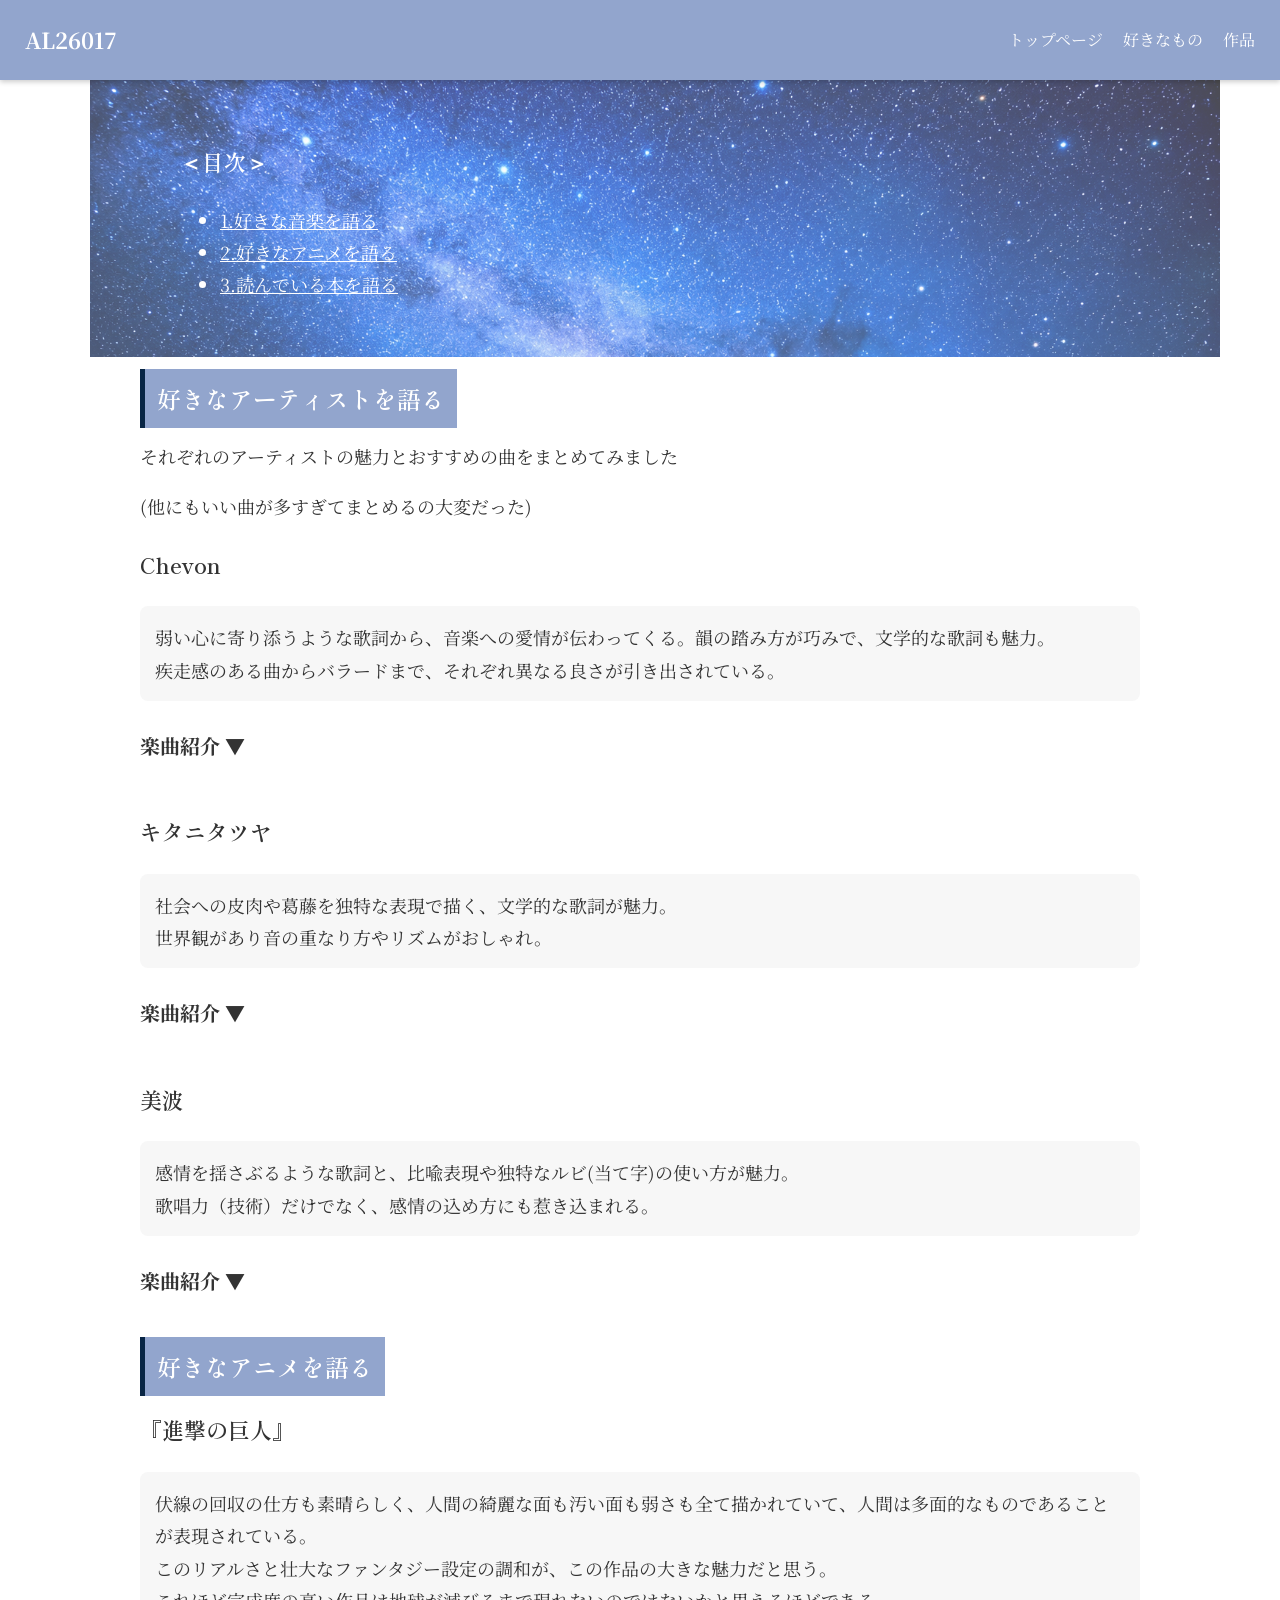
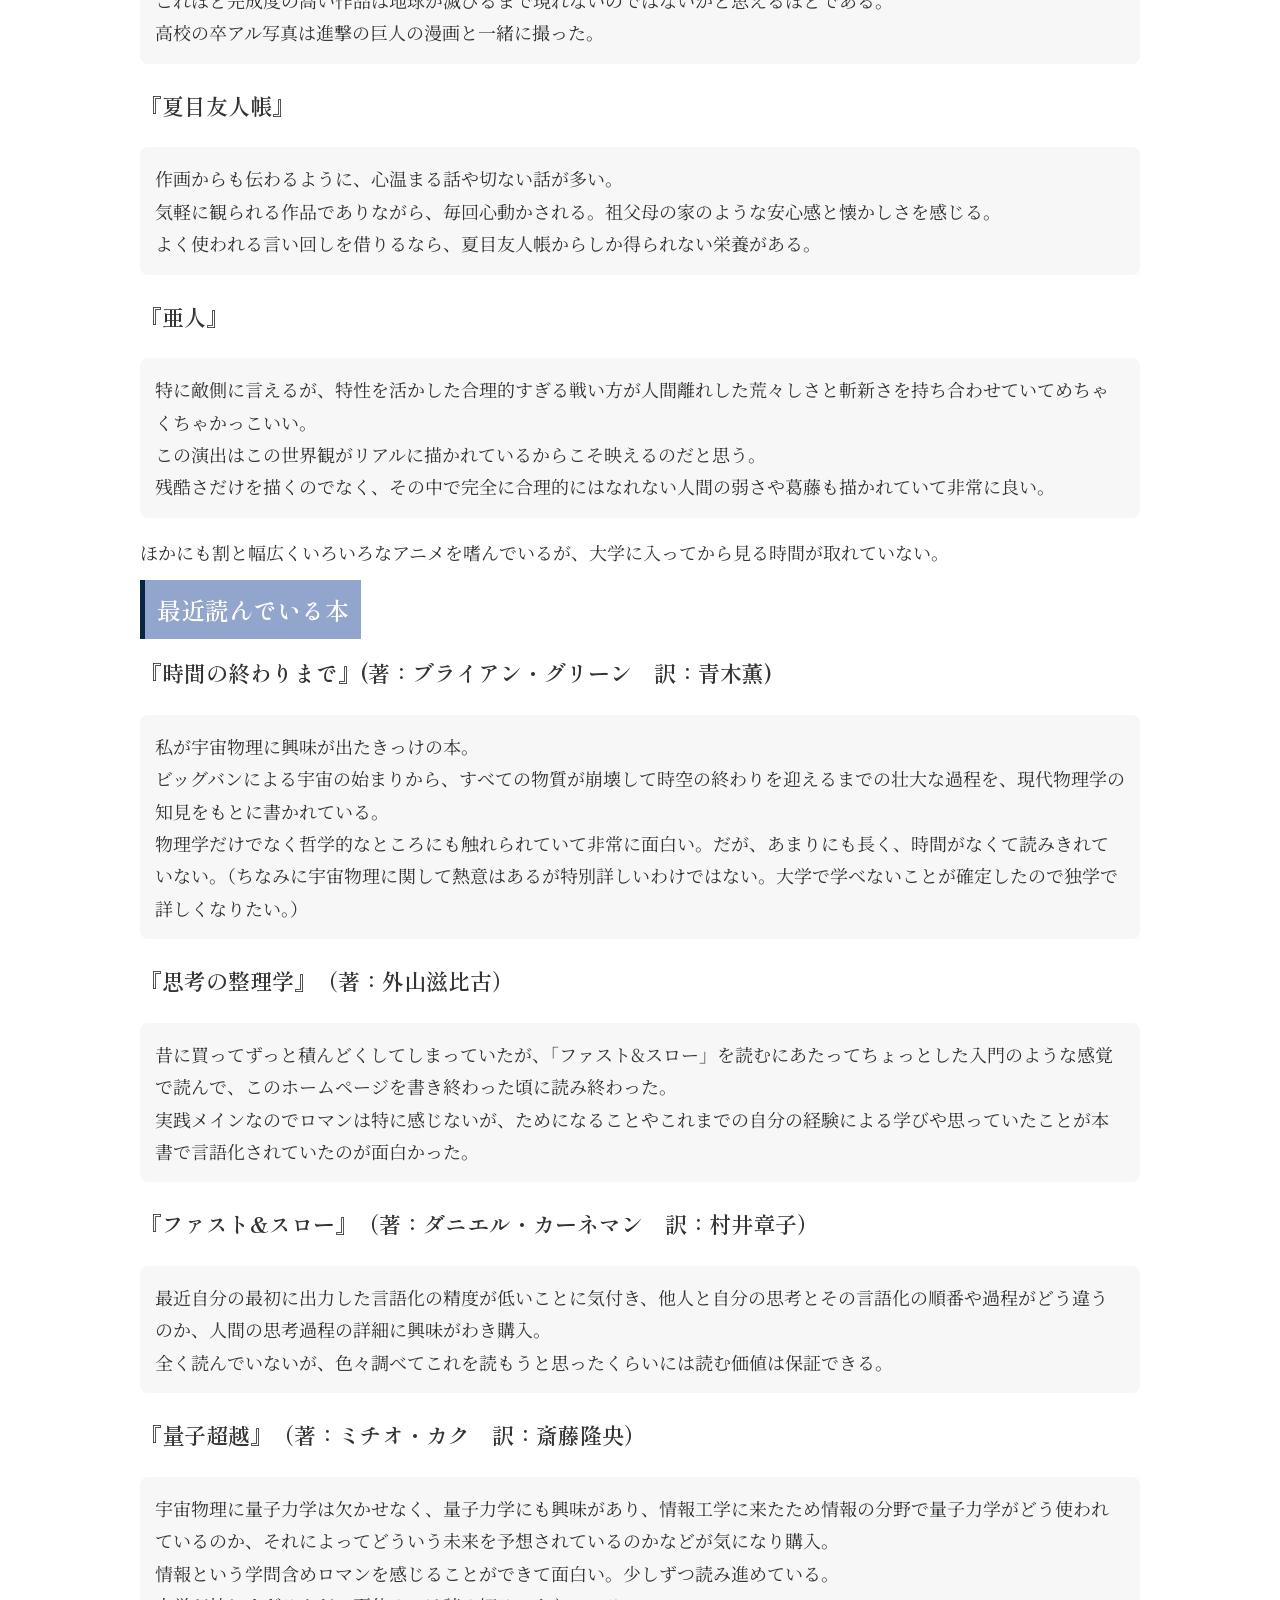
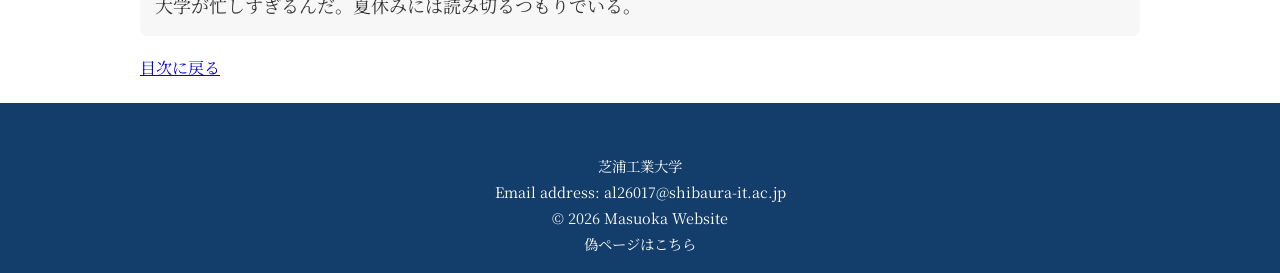
==== like.html @ c9d3e290 "change detail" ====
<!DOCTYPE html>
<html lang="ja">
    <head>
        <meta charset="UTF-8">
        <meta name="viewport" content="width=device-width, initial-scale=1"> 

        <title>自己紹介
        </title>
         <link rel="stylesheet" href="style.css">
         <link href="https://fonts.googleapis.com/css2?family=Noto+Serif+JP:wght@300;400;600&display=swap" rel="stylesheet">
        <link href="https://fonts.googleapis.com/css2?family=Shippori+Mincho:wght@400;600;700&display=swap" rel="stylesheet">



    </head>
    <body>

<header class="site-header">
  <h1 class="logo">AL26017</h1>
  <!-- ハンバーガー -->
  <div class="menu-btn" onclick="toggleMenu()">
    menu
  </div>
  <nav class="nav">
    <a href="index.html">トップページ</a>
    <a href="like.html">好きなもの</a>
    <a href="works.html">作品</a>

  </nav>
</header>


<main class="wrapper">
<div class="star-bg">
   <div class="bg"></div>
<h3 id="mokuji" >＜目次＞</h3>
<ul class="mokuji">
<li><a href="#artist">1.好きな音楽を語る</a></li>
<li><a href="#anime">2.好きなアニメを語る</a></li>
<li><a href="#book">3.読んでいる本を語る</a></li>
</ul>
</div>
<style>
.star-bg {
  position: relative;
  padding: 40px;
  width: 100%;
  color: white;
}

/* 背景だけ薄くするレイヤー */
.bg {
  position: absolute;
  inset: 0; /* top:0; left:0; width:100%; height:100%; の短縮 */
  background: url('81844.jpg');
  background-size: cover;
  opacity: 0.7;  /* ← 背景だけ薄くなる */
  z-index: -1;   /* ← 背景を後ろに押し下げる */
  animation: moveStars 200s linear infinite;
  margin-left: -50px;
}
@keyframes moveStars {
  from { background-position: 0 0; }
  to   { background-position: 0 -2000px; }

}
</style>


<h2 id="artist"><span class="h2-bg">好きなアーティストを語る</span></h2>

<p>それぞれのアーティストの魅力とおすすめの曲をまとめてみました</p>
<p>(他にもいい曲が多すぎてまとめるの大変だった)</p>


<h3>Chevon</h3>

<p class="explain">弱い心に寄り添うような歌詞から、音楽への愛情が伝わってくる。韻の踏み方が巧みで、文学的な歌詞も魅力。<br>
  疾走感のある曲からバラードまで、それぞれ異なる良さが引き出されている。</p>
<details class="song-box">
  <summary><h4>楽曲紹介 ▼</h4></summary>
<div class="content">
<h4>『スピンアウト』</h4>
<a class="blue-btn" href="https://www.youtube.com/watch?v=eL5f3S8WEOI&list=RDeL5f3S8WEOI&start_radio=1" target="_blank">
  ▶ YouTubeで聴く
</a>

<p>音の雰囲気がオシャレで、共感できる歌詞と韻の踏み方が好き。</p>

<h4>『ダンスデカダンス』</h4>
<a class="blue-btn" href="https://www.youtube.com/watch?v=nJ_jkiYmDR0" target="_blank">
  ▶ YouTubeで聴く
</a>
<p>明るい曲調とは裏腹に歌詞は生き辛さを歌ってるのが良い。</p>

<h4>『マイペース』</h4>
<a class="blue-btn" href="https://www.youtube.com/watch?v=lQ7MFLwdSOk&list=RDlQ7MFLwdSOk&start_radio=1" target="_blank">
  ▶ YouTubeで聴く
</a>
<p>とにかく歌詞がいい。受験生時代落ち込んでいた時によく聴いていた。</p>
</div>
</details>



<h3>キタニタツヤ</h3>

<p class="explain">社会への皮肉や葛藤を独特な表現で描く、文学的な歌詞が魅力。<br>
  世界観があり音の重なり方やリズムがおしゃれ。</p>
<details class="song-box">
  <summary><h4>楽曲紹介 ▼</h4></summary>
  <div class="content">
<h4>『moonthief』</h4>
<a class="blue-btn" href="https://www.youtube.com/watch?v=ReI0eJvTQf8&list=RDReI0eJvTQf8&start_radio=1" target="_blank">
  ▶ YouTubeで聴く
</a>
<p>リズム感と音の重なりがとにかく良い。</p>

<h4>『pink』</h4>
<a class="blue-btn" href="https://www.youtube.com/watch?v=obsbr57gB6w&list=RDobsbr57gB6w&start_radio=1" target="_blank">
  ▶ YouTubeで聴く
</a>
<p>かっこいい。独特な世界観が出ていて良い。</p>

<h4>『cinnamon』</h4>
<a class="blue-btn" href="https://www.youtube.com/watch?v=T2-4ut_cLeU&list=RDT2-4ut_cLeU&start_radio=1" target="_blank">
  ▶ YouTubeで聴く
</a>
<p>歌詞の言い回しが好き。この曲でキタニタツヤにはまった。</p>
</div>
</details>



<h3>美波</h3>

<p class="explain">感情を揺さぶるような歌詞と、比喩表現や独特なルビ(当て字)の使い方が魅力。<br>
  歌唱力（技術）だけでなく、感情の込め方にも惹き込まれる。</p>
<details class="song-box">
  <summary><h4>楽曲紹介 ▼</h4></summary>
  <div class="content">
<h3>『ライラック』</h3>
<a class="blue-btn" href="https://www.youtube.com/watch?v=GQ3V50XoLOM&list=RDGQ3V50XoLOM&start_radio=1" target="_blank">
  ▶ YouTubeで聴く
</a>
<p>この曲で美波にはまった。曲調もいいし歌詞も刺さる。</p>

<h4>『Prologue』</h4>
<a class="blue-btn" href="https://www.youtube.com/watch?v=OcFMhdsqCu4&list=RDOcFMhdsqCu4&start_radio=1" target="_blank">
  ▶ YouTubeで聴く
</a>
<p>思春期の不安定な心情や葛藤の表された歌詞がいい。ライブの時に盛り上がる。</p>
<h4>『タイムグラム』</h4>
<a class="blue-btn" href="https://www.youtube.com/watch?v=-yW8oVFQ7TE&list=RD-yW8oVFQ7TE&start_radio=1" target="_blank">
  ▶ YouTubeで聴く
</a>
<p>美波ならではの表現と、寂し気で優しい曲調が心に響く。</p>
</div>
</details>


<h2 id="anime"><span class="h2-bg">好きなアニメを語る</span></h2>

<h3>『進撃の巨人』</h3>

<p class="explain">伏線の回収の仕方も素晴らしく、人間の綺麗な面も汚い面も弱さも全て描かれていて、人間は多面的なものであることが表現されている。<br>
  このリアルさと壮大なファンタジー設定の調和が、この作品の大きな魅力だと思う。<br>
  これほど完成度の高い作品は地球が滅びるまで現れないのではないかと思えるほどである。<br>
  高校の卒アル写真は進撃の巨人の漫画と一緒に撮った。</p>

<h3>『夏目友人帳』</h3>
<p class="explain">作画からも伝わるように、心温まる話や切ない話が多い。<br>
  気軽に観られる作品でありながら、毎回心動かされる。祖父母の家のような安心感と懐かしさを感じる。<br>
  よく使われる言い回しを借りるなら、夏目友人帳からしか得られない栄養がある。</p>

<h3>『亜人』</h3>
<p class="explain">特に敵側に言えるが、特性を活かした合理的すぎる戦い方が人間離れした荒々しさと斬新さを持ち合わせていてめちゃくちゃかっこいい。<br>
  この演出はこの世界観がリアルに描かれているからこそ映えるのだと思う。<br>
  残酷さだけを描くのでなく、その中で完全に合理的にはなれない人間の弱さや葛藤も描かれていて非常に良い。</p>

  <p>ほかにも割と幅広くいろいろなアニメを嗜んでいるが、大学に入ってから見る時間が取れていない。</p>

<h2 id="book"><span class="h2-bg">最近読んでいる本</span></h2>

<h3>『時間の終わりまで』(著：ブライアン・グリーン　訳：青木薫)</h3>

<p class="explain">私が宇宙物理に興味が出たきっけの本。<br>
  ビッグバンによる宇宙の始まりから、すべての物質が崩壊して時空の終わりを迎えるまでの壮大な過程を、現代物理学の知見をもとに書かれている。<br>
  物理学だけでなく哲学的なところにも触れられていて非常に面白い。だが、あまりにも長く、時間がなくて読みきれていない。（ちなみに宇宙物理に関して熱意はあるが特別詳しいわけではない。大学で学べないことが確定したので独学で詳しくなりたい。）</p>



  <h3>『思考の整理学』（著：外山滋比古）</h3>

<p class="explain">昔に買ってずっと積んどくしてしまっていたが、「ファスト&スロー」を読むにあたってちょっとした入門のような感覚で読んで、このホームページを書き終わった頃に読み終わった。<br>
  実践メインなのでロマンは特に感じないが、ためになることやこれまでの自分の経験による学びや思っていたことが本書で言語化されていたのが面白かった。</p>

  

<h3>『ファスト&スロー』（著：ダニエル・カーネマン　訳：村井章子）</h3>

<p class="explain">最近自分の最初に出力した言語化の精度が低いことに気付き、他人と自分の思考とその言語化の順番や過程がどう違うのか、人間の思考過程の詳細に興味がわき購入。<br>
  全く読んでいないが、色々調べてこれを読もうと思ったくらいには読む価値は保証できる。</p>



<h3>『量子超越』（著：ミチオ・カク　訳：斎藤隆央）</h3>

<p class="explain">宇宙物理に量子力学は欠かせなく、量子力学にも興味があり、情報工学に来たため情報の分野で量子力学がどう使われているのか、それによってどういう未来を予想されているのかなどが気になり購入。<br>
情報という学問含めロマンを感じることができて面白い。少しずつ読み進めている。<br>
大学が忙しすぎるんだ。夏休みには読み切るつもりでいる。</p>

<a href="#mokuji">目次に戻る</a>



</main>


<script>
  function toggleMenu() {
    document.querySelector('.nav').classList.toggle('open');
  }
</script>

<footer class="footer-band">
  芝浦工業大学<br>
  Email address: al26017@shibaura-it.ac.jp<br>
  © 2026 Masuoka Website
  <br><span class="site-footer"><a href="home.html">偽ページはこちら</a></span>
</footer>

</body>



</html>
---- style.css ----
html, body {
  margin: 0;
  padding: 0;
}
/* ヘッダー */
.site-header {
  display: flex;
  justify-content: space-between;
  align-items: center;
  padding: 15px 25px;
  background: #8399c6df;
  color: white;
  position: fixed;
  top: 0;
  left: 0;
  width: 100%;
  height: 80px;
  box-shadow: 0 2px 5px rgba(0,0,0,0.2);
  z-index: 1000;
}

.site-header a {
  position: relative; /*　これが基準点を作る */
  color: white; 
  text-decoration: none; /* 下線を消す */
}
.site-footer a {
  position: relative; /*　これが基準点を作る */
  color: white; 
  text-decoration: none; /* 下線を消す */
}
.site-header a::after {
  position: absolute;
  left: 0;
  content: '';
  bottom: -2px; /* 文字のすぐ下に線を置く */
  width: 0%;
  height: 2px;
  background: white;
  transition: width 0.3s ease; /* ← モーションの肝 */
}
.site-footer a::after{
  position: absolute;
  left: 0;
  content: '';
  bottom: -2px; /* 文字のすぐ下に線を置く */
  width: 0%;
  height: 2px;
  background: white;
  transition: width 0.3s ease;
}
.site-header a:hover::after {
  width: 100%; /* ホバー時に線が伸びる */
}
.site-footer a:hover::after {
  width: 100%;
}

.logo {
  font-size: 22px;
  font-weight: bold;
}


.nav a {
  color: white;
  margin-left: 20px;
  text-decoration: none;
}

main {
  padding-top: 110px;
}

.site-header {
  box-sizing: border-box;
}




/*動画飛ぶリンクをボタンに*/
.blue-btn {
  display: inline-block;
  padding: 10px 20px;
  background: #133d6b;
  color: white;
  border-radius: 5px;
  text-decoration: none;
  font-weight: bold;
  transition: 0.2s;
}

.blue-btn:hover {
  background: #082544;
}

/*フォント*/
body {
  font-family: "Noto Serif JP", serif;
  line-height: 1.8;
  color: #333;
  font-weight: 400;
  margin: 0 auto;     /* 左右を自動で中央寄せ */
  padding: 0 20px;    /* スマホ用の左右余白 */
}
p,li {
  font-size: 18px; /* 好きな大きさに変更 */
}


/*見出しのフォント*/
h2, h3 {
  font-family: "Shippori Mincho", serif;
  font-weight: 600;
}
h4{
  font-size: 20px;
}
h3{
  font-size: 22px;
}
/*目次の文字*/
.mokuji a {
  color: white; 
  
}
.mokuji a:hover {
  opacity: 0.6; /* ← カーソルを合わせたら薄くなる */
}

/*楽曲紹介の文字*/
summary h4 {
  color: #333;
}
summary:hover h4{
  opacity: 0.6;
}
summary {
  list-style: none;  
}

/*取り消し線*/
.del {
  text-decoration: line-through;
}

/*スクロールの位置調整*/
h2, h3 {
  scroll-margin-top: 110px;
}


/*スクロールのモーション*/
html {
  scroll-behavior: smooth;
}


/*説明文の行の背景色*/
.explain {
  background: #f7f7f7; /* 薄いグレー */
  padding: 15px;
  border-radius: 8px;
  line-height: 1.8;
}

/*見出しの装飾*/
.h2-bg {
  padding: 0.5em;/*文字周りの余白*/
  background: #8399c6df;/*背景色*/
  color: white;
  border-left: solid 5px #082544;/*左線（実線 太さ 色）*/
}

/*こだわりリストのデザイン*/
.kodawari-list {
  list-style: none; /* 点を消す */
  padding: 0;
  margin: 0;
}

.kodawari-list li {
  padding: 10px 15px;
  border-bottom: 1px solid #ddd;
}

.kodawari-list li:nth-child(even) {
  background-color: #f7f7f7; /* 偶数行の背景色 */
}

/*写真大きさ*/
img {
  width: 300px;
}

/*ページをフェードイン*/
.wrapper {
  opacity: 0;
  transform: translateY(10px);
  animation: fadeup 1s ease forwards;
}

@keyframes fadeup {
  from {
    opacity: 0;
    transform: translateY(10px);
  }
  to {
    opacity: 1;
    transform: translateY(0);
  }
}

/*summaryを上からフェードインさせる*/
details .content {
  overflow: hidden;
  max-height: 0;
  opacity: 0;
  transform: translateY(-10px);   /* 上から降りてくる */
  transition:
    opacity 0.25s ease,
    transform 0.25s ease,
    max-height 0.35s ease;
}

details[open] .content {
  max-height: 700px;  /* 中身より少し大きければOK */
  opacity: 1;
  transform: translateY(0);  /* 元の位置に戻る */
}

/*作品紹介横に分割*/
/*ドット絵*/
.two-box1 {
  display: flex;
  gap: 40px;            /* 左右の余白 */
  align-items: flex-start;
  margin: 20px 0;
}

.left1 {
  width: 400px;
}

.right1 {    
  flex: 1;   
  min-width: 0;   
}
.code-bun{
  text-align: center;
  margin-top: 70px;
}
/*ゲームの*/
.two-box2 {
  display: flex;
  gap: 40px;            /* 左右の余白 */
  align-items: flex-start;
  margin: 20px 0;
}

.left2 {
  width: 400px;
}
.left2-img-row {
  display: flex;         /* ← 横並びにする */
  gap: 10px;             /* ← 画像同士の余白 */
  width: 200px;
}

.left2-img-row img {
  width: 100%;
  height: auto;
  display: block;        /* ← 中央寄りになるバグ防止 */
  border-radius: 8px;
}

.right2 {    
  flex: 1;   
  min-width: 0;
  margin-top: 60px;

}
/*ゲームの設定のリストの上の文章*/
.right2-bun{
  text-align: center;
}
.nav {
  display: flex;
}
.menu-btn { display:none; }
/*ゲームのコードの配置*/
.code-center {
  display: flex;
  justify-content: center;   /* ← 中央寄せの本体 */
  margin: 30px 0;            /* 上下の余白 */
  max-width: 100%;
  box-sizing: border-box;
  overflow-x: auto; /* ← 必要なら */
}


/*コードの表示*/
pre code {
  background: #f7f7f7;
  max-height: 600px; /*これによってスクロールになる*/
  max-width: 100%;
  height: 500px;
  overflow-y: auto; /*縦スクロール*/
  overflow-x: auto;
  padding: 16px;
  display: block;
  border-radius: 6px;
  font-size: 0.9em;
  line-height: 1.5;
  white-space: pre;   /* 改行・スペースをそのまま表示 */
  box-sizing: border-box;
}
/*画像の表示*/
.photo{
  transition: transform 0.25s ease;
}

.photo:hover {
  transform: scale(1.15);
}


/* 本文を包む箱 */
.wrapper {
  max-width: 1000px;
  margin: 0 auto;
  padding: 80px 20px 20px; /*上、左右、下の余白*/
  min-height: calc(100vh -100px - 100px); /* ← フッターの高さ分を引く */
}



/*フッター*/
.footer-band {

  background: #133d6b;   /* 帯の背景色 */
  color: white;           /* 文字色 */
  text-align: center;    /* 中央寄せ */
  padding: 20px 0;       /* 上下の余白 */
  font-size: 0.9em;      /* 少し小さめの文字 */
  margin-top: 40px; 
  width: 100%;
  margin: 0;
  left: 0;
  position: static;
  max-height: 70px;
}

/*スマホ用*/
@media (max-width: 800px) {
  
  .two-box1 {
    display: block;   /* 横並びを解除して縦並びにする*/
  }
  .left1,
  .right1 {
    width: 100%;      
  }

    .two-box2 {
    display: block;   /* ← 横並び解除 */
  }

  .left2,
  .right2 {
    width: 100%;
  }


  .left2-img-row img {
    width: 96%;
  }

  /* ハンバーガー表示 */
    .site-header {
    display: flex;
    height: 80px;
    justify-content: space-between; /*横方向の並び方を決める*/
    align-items: center; /*縦方向の揃え方を決める*/
    height: auto;   /* ← これをここに入れる！ */
    padding: 10px 20px;
    width: 100%;
  }
 
  .menu-btn {
    display: block;
    font-size: 28px;
    cursor: pointer;
  }
  /* メニューは最初は非表示 */
  .nav {
    display: none;
    flex-direction: column;
    background: #8399c6df;
    position: absolute; /* ヘッダーの外に重ねる */
    top: 80px;          /* ヘッダーの下に表示 */
    right: 0;           /* 右端に表示 */
    width: 100%;
    padding: 10px 0;
  }

  /* 開いたときだけ表示 */
  .nav.open {
    display: flex;
  }

  /* 縦並びにする */
  .nav a {
    margin: 10px 0;
    padding: 10px 20px;
  }

}
.footer-band {
  width: 100vw; /* ← スマホでも画面幅ぴったり */
  margin-left: calc(50% - 50vw); /* ← Google Sites の中央寄せ補正 */
  position: static;
  padding: 50px 0;
}
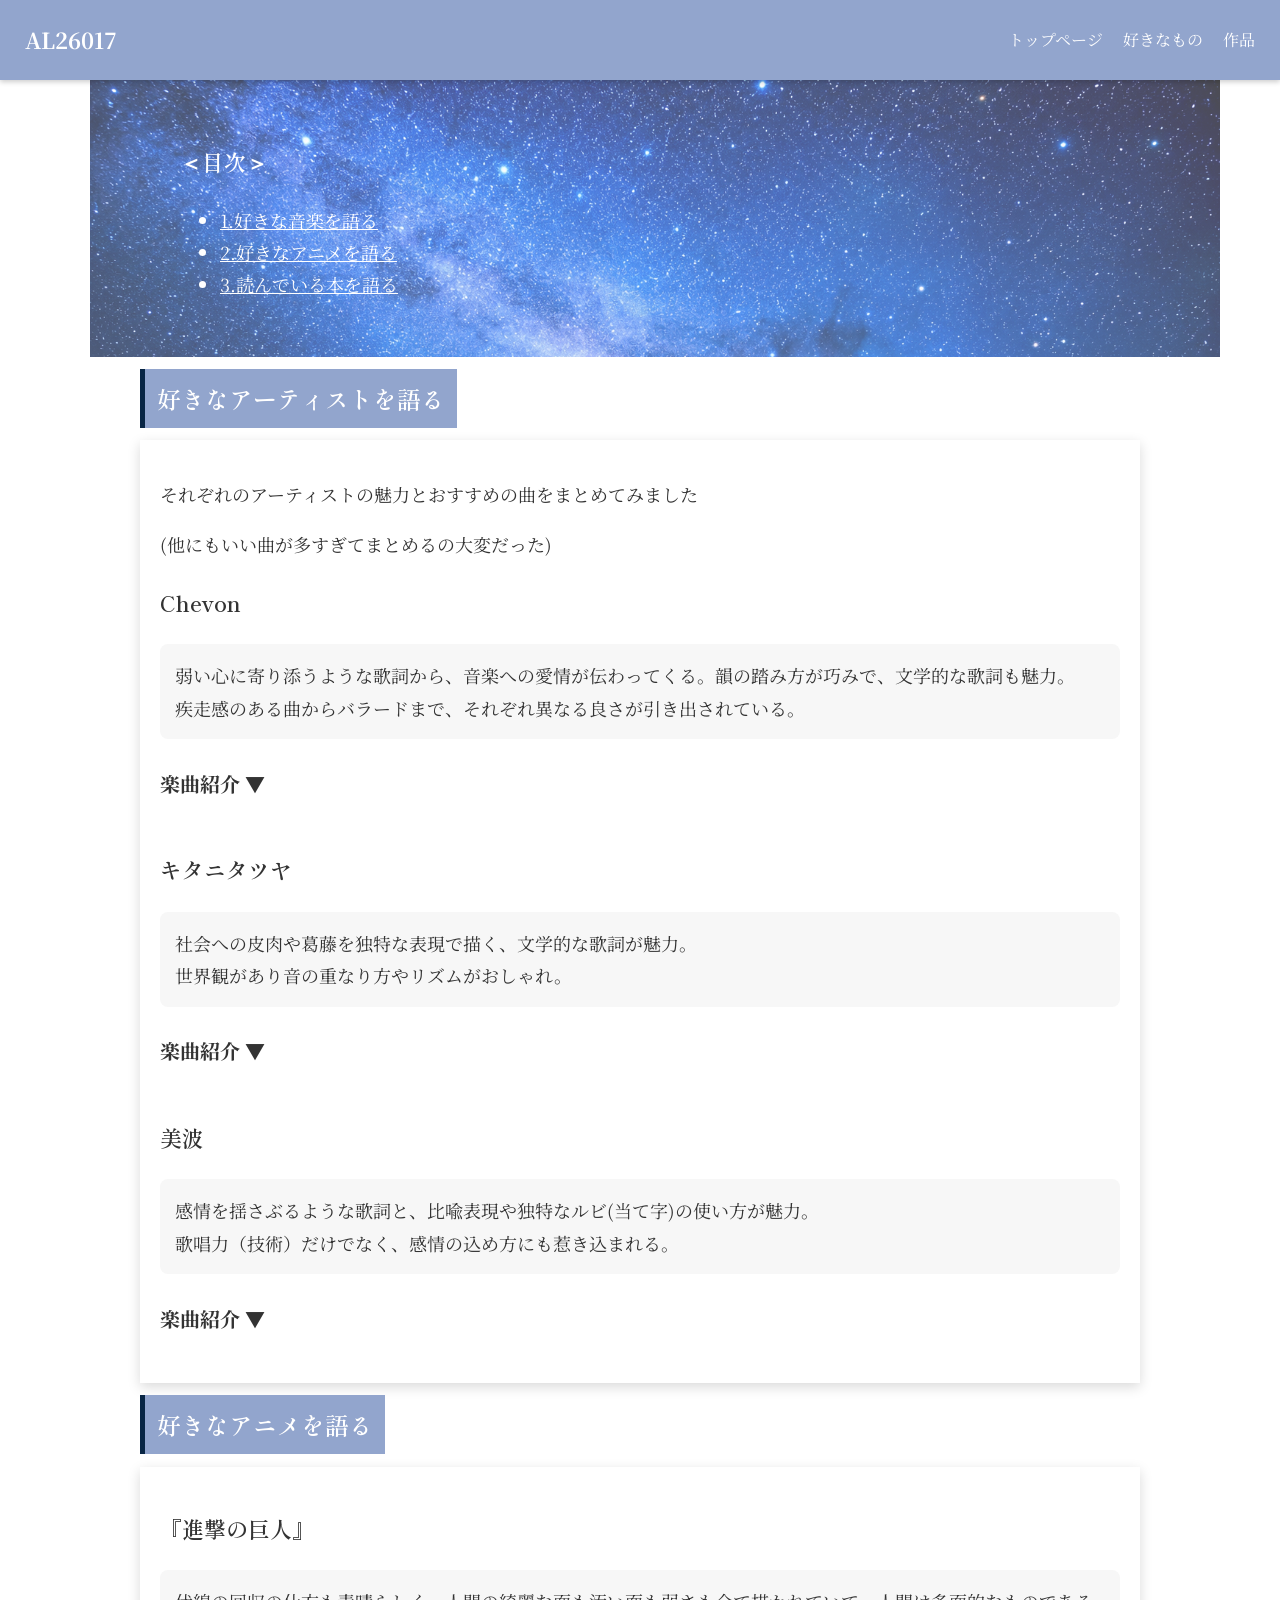
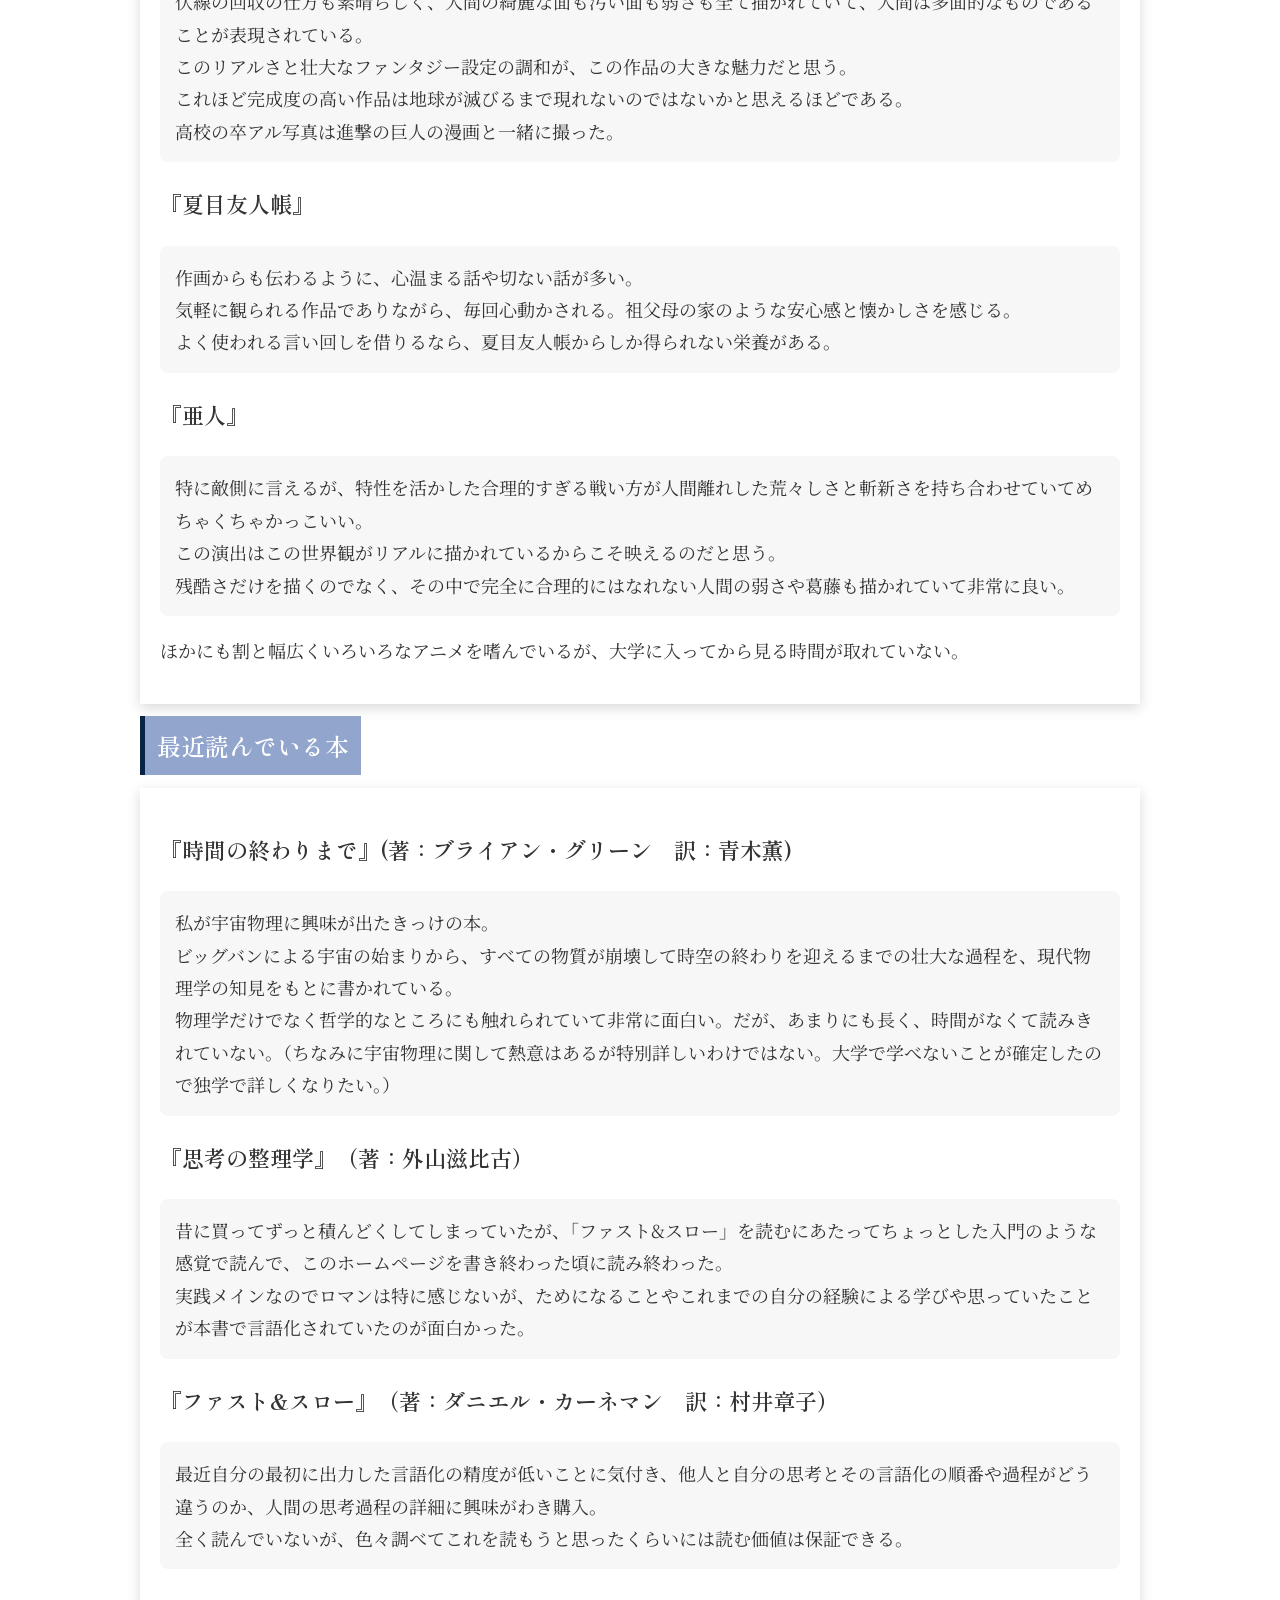
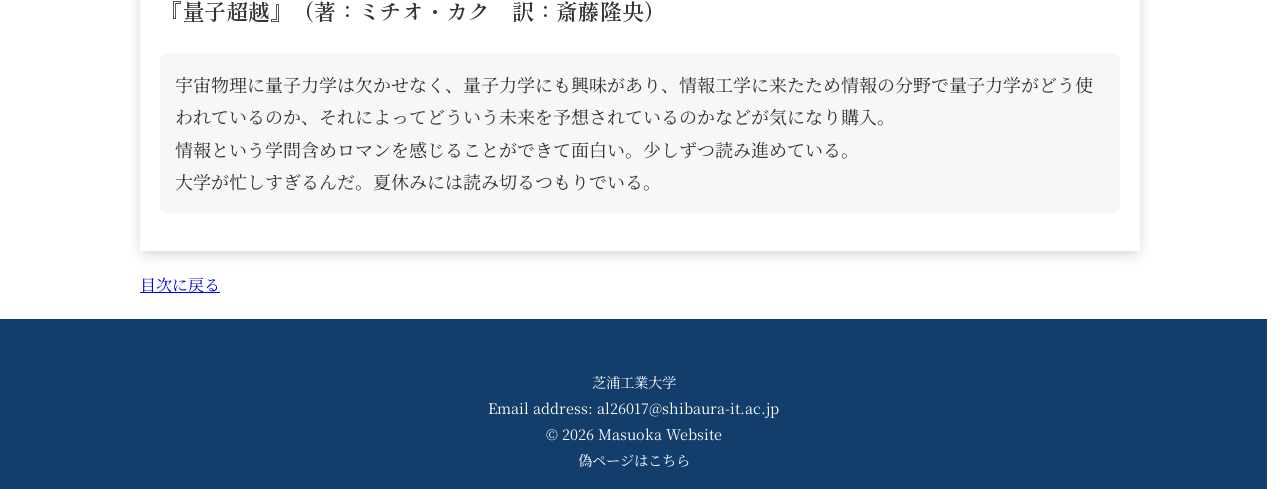
==== commit 8c686ad4: "change card" ====
--- a/like.html
+++ b/like.html
@@ -68,7 +68,7 @@
 
 
 <h2 id="artist"><span class="h2-bg">好きなアーティストを語る</span></h2>
-
+<div class="card">
 <p>それぞれのアーティストの魅力とおすすめの曲をまとめてみました</p>
 <p>(他にもいい曲が多すぎてまとめるの大変だった)</p>
 
@@ -157,10 +157,10 @@
 <p>美波ならではの表現と、寂し気で優しい曲調が心に響く。</p>
 </div>
 </details>
-
+</div>
 
 <h2 id="anime"><span class="h2-bg">好きなアニメを語る</span></h2>
-
+<div class="card">
 <h3>『進撃の巨人』</h3>
 
 <p class="explain">伏線の回収の仕方も素晴らしく、人間の綺麗な面も汚い面も弱さも全て描かれていて、人間は多面的なものであることが表現されている。<br>
@@ -179,9 +179,9 @@
   残酷さだけを描くのでなく、その中で完全に合理的にはなれない人間の弱さや葛藤も描かれていて非常に良い。</p>
 
   <p>ほかにも割と幅広くいろいろなアニメを嗜んでいるが、大学に入ってから見る時間が取れていない。</p>
-
+</div>
 <h2 id="book"><span class="h2-bg">最近読んでいる本</span></h2>
-
+<div class="card">
 <h3>『時間の終わりまで』(著：ブライアン・グリーン　訳：青木薫)</h3>
 
 <p class="explain">私が宇宙物理に興味が出たきっけの本。<br>
@@ -209,7 +209,7 @@
 <p class="explain">宇宙物理に量子力学は欠かせなく、量子力学にも興味があり、情報工学に来たため情報の分野で量子力学がどう使われているのか、それによってどういう未来を予想されているのかなどが気になり購入。<br>
 情報という学問含めロマンを感じることができて面白い。少しずつ読み進めている。<br>
 大学が忙しすぎるんだ。夏休みには読み切るつもりでいる。</p>
-
+</div>
 <a href="#mokuji">目次に戻る</a>
 
 
--- a/style.css
+++ b/style.css
@@ -345,12 +345,25 @@
   padding: 20px 0;       /* 上下の余白 */
   font-size: 0.9em;      /* 少し小さめの文字 */
   margin-top: 40px; 
-  width: 100%;
   margin: 0;
   left: 0;
   position: static;
   max-height: 70px;
-}
+  width: 99vw; /* ← スマホでも画面幅ぴったり */
+  margin-left: calc(50% - 50vw); /* ← Google Sites の中央寄せ補正 */
+  position: static;
+  padding: 50px 0;
+}
+
+
+.card {
+  padding: 20px;
+  box-shadow: 0 4px 12px rgba(0,0,0,0.15);
+  margin: 20px auto;
+  
+  
+}
+
 
 /*スマホ用*/
 @media (max-width: 800px) {
@@ -417,10 +430,5 @@
   }
 
 }
-.footer-band {
-  width: 100vw; /* ← スマホでも画面幅ぴったり */
-  margin-left: calc(50% - 50vw); /* ← Google Sites の中央寄せ補正 */
-  position: static;
-  padding: 50px 0;
-}
-
+
+
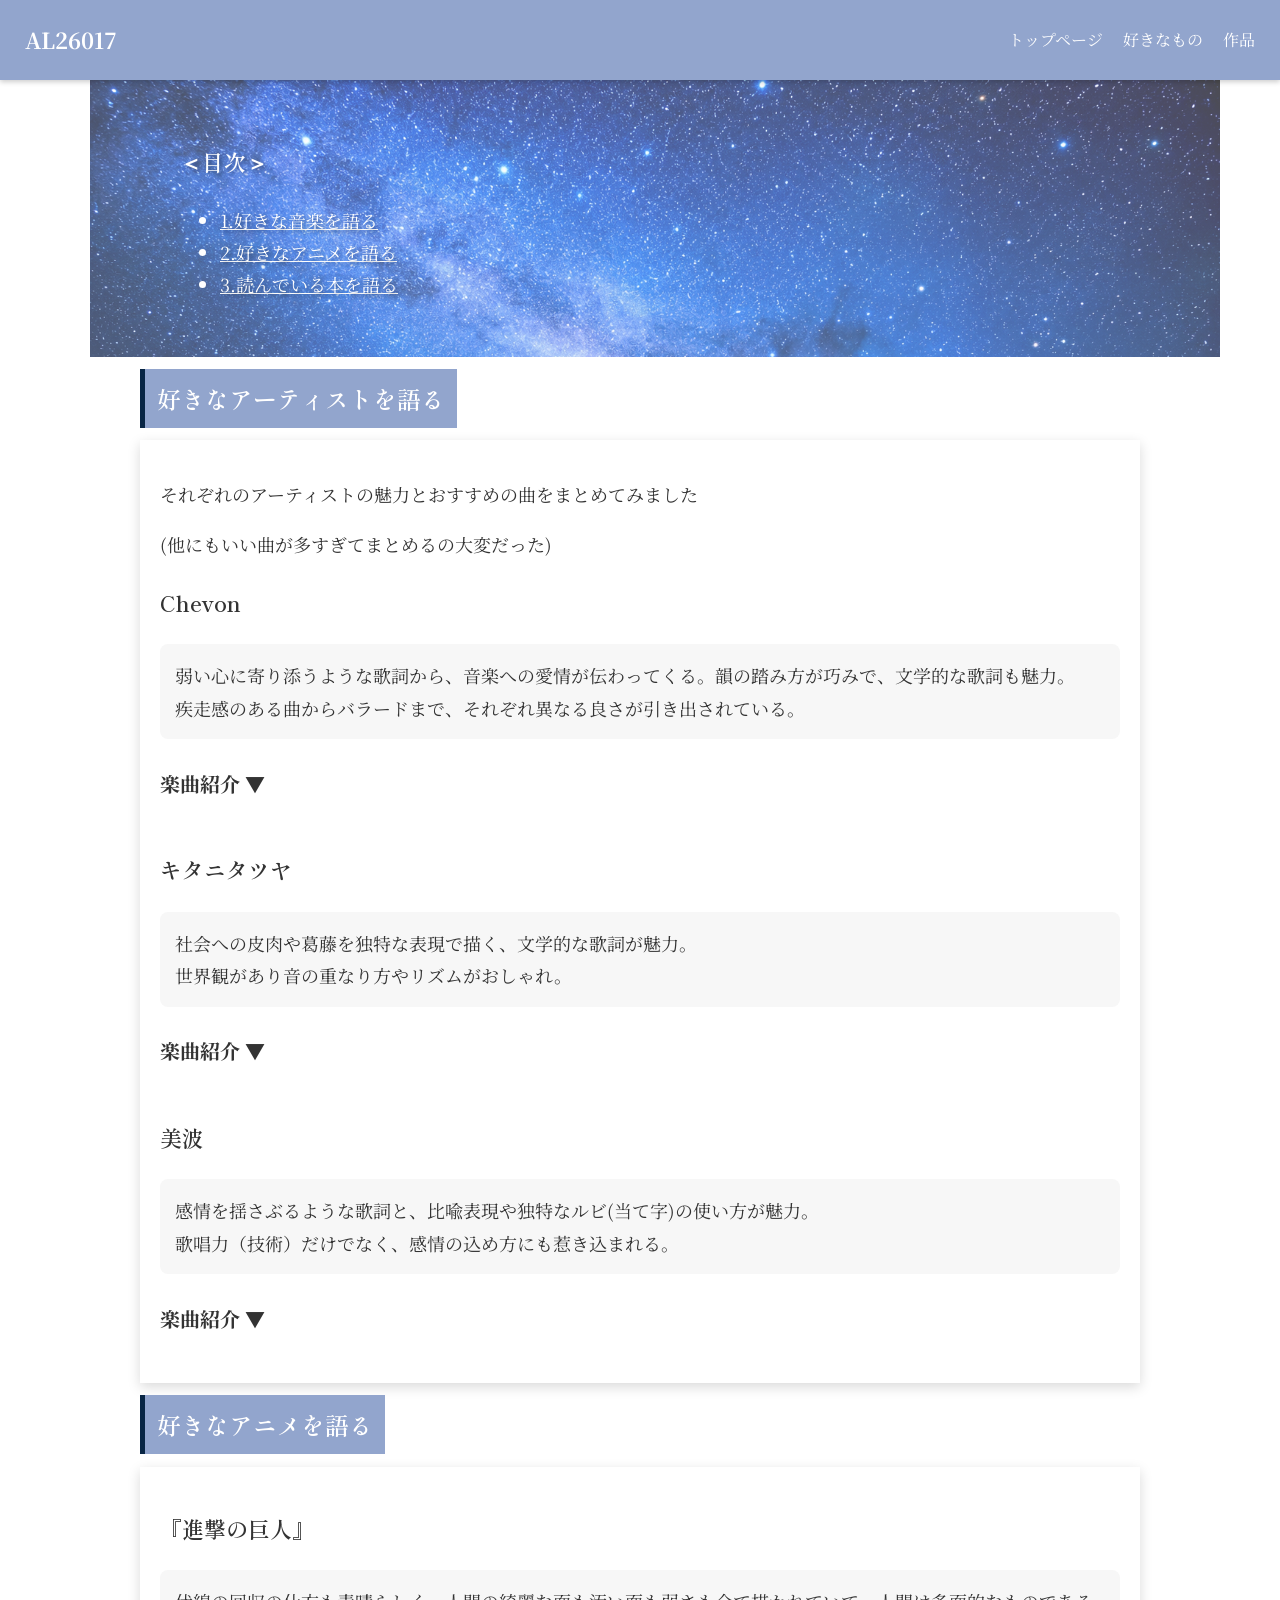
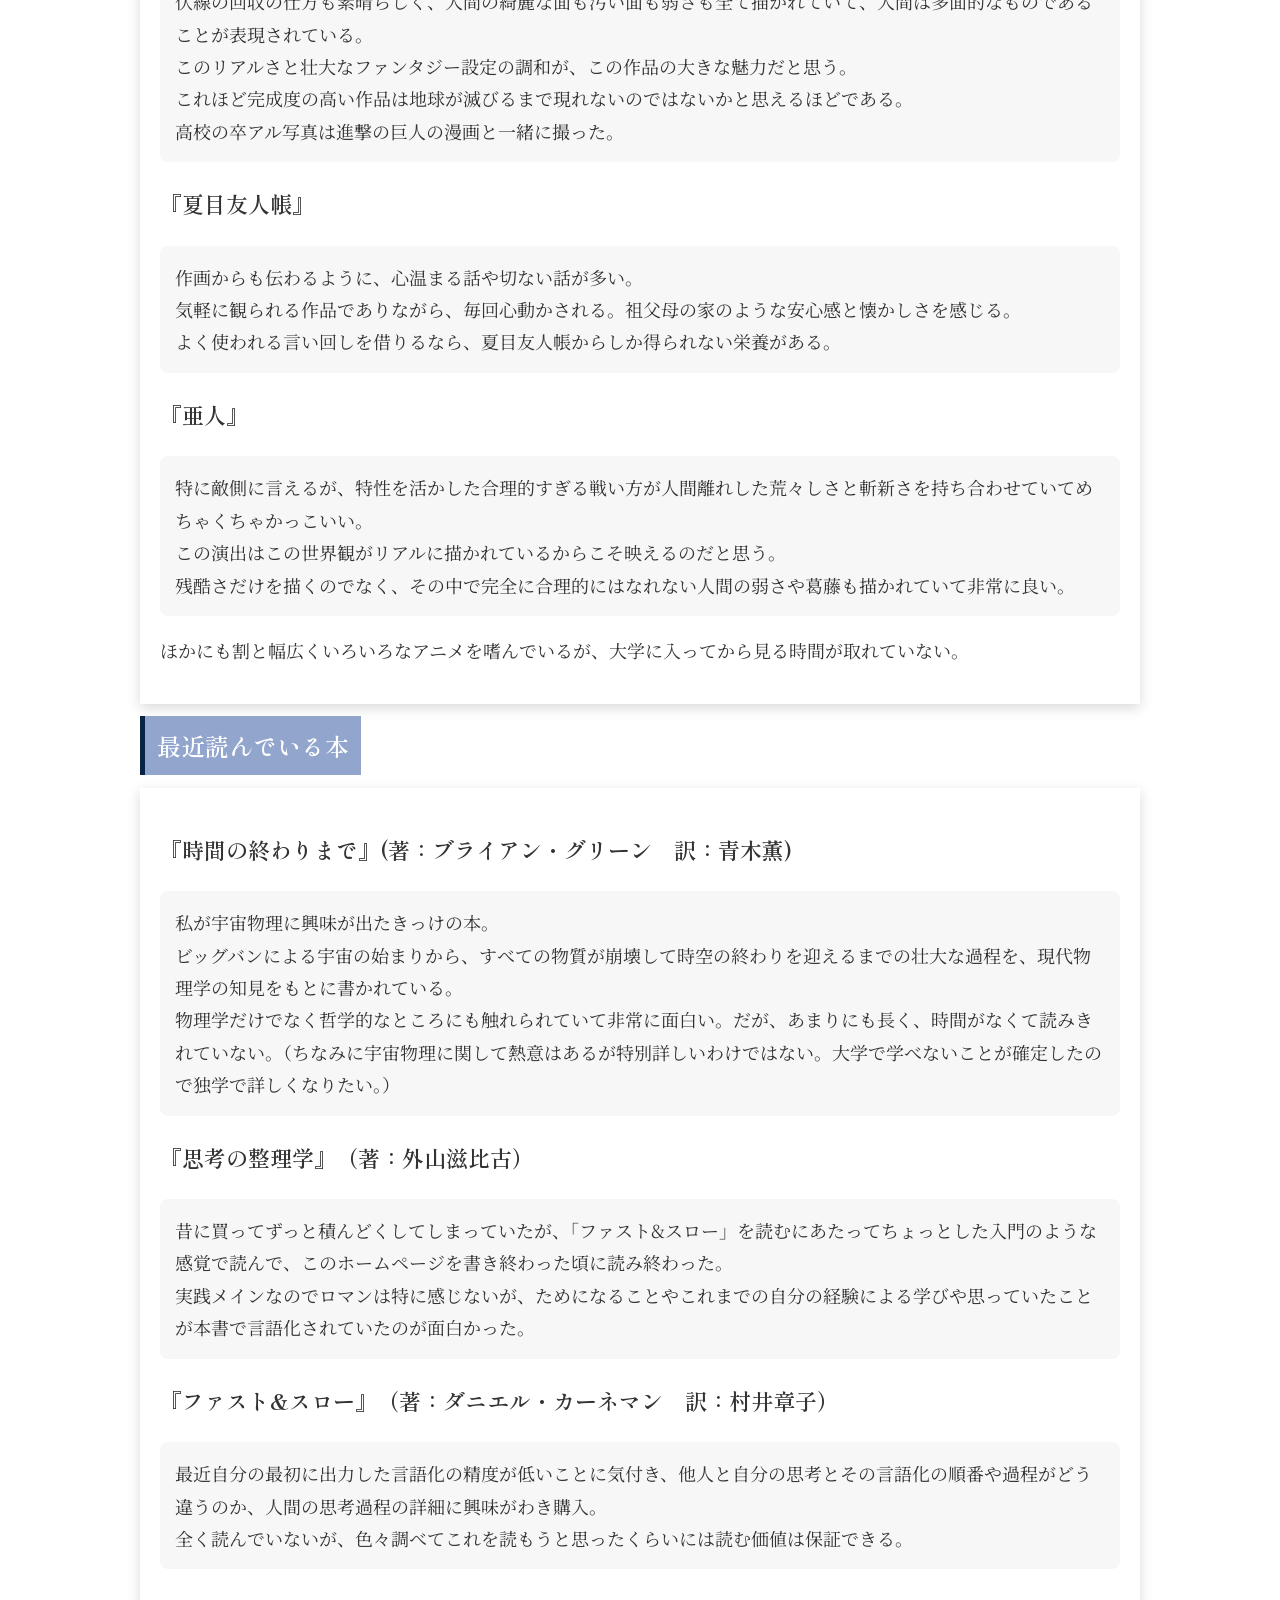
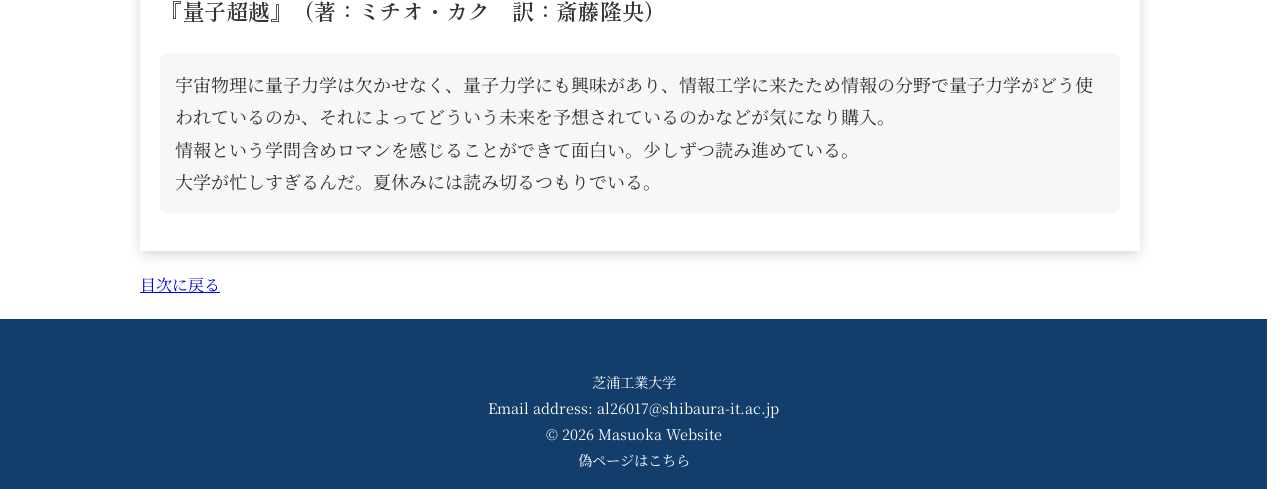
==== commit 3d1830ab: "change html" ====
--- a/like.html
+++ b/like.html
@@ -40,32 +40,6 @@
 <li><a href="#book">3.読んでいる本を語る</a></li>
 </ul>
 </div>
-<style>
-.star-bg {
-  position: relative;
-  padding: 40px;
-  width: 100%;
-  color: white;
-}
-
-/* 背景だけ薄くするレイヤー */
-.bg {
-  position: absolute;
-  inset: 0; /* top:0; left:0; width:100%; height:100%; の短縮 */
-  background: url('81844.jpg');
-  background-size: cover;
-  opacity: 0.7;  /* ← 背景だけ薄くなる */
-  z-index: -1;   /* ← 背景を後ろに押し下げる */
-  animation: moveStars 200s linear infinite;
-  margin-left: -50px;
-}
-@keyframes moveStars {
-  from { background-position: 0 0; }
-  to   { background-position: 0 -2000px; }
-
-}
-</style>
-
 
 <h2 id="artist"><span class="h2-bg">好きなアーティストを語る</span></h2>
 <div class="card">
--- a/style.css
+++ b/style.css
@@ -75,8 +75,31 @@
 .site-header {
   box-sizing: border-box;
 }
-
-
+/*宇宙背景*/
+.star-bg {
+  position: relative;
+  padding: 40px;
+  width: 100%;
+  color: white;
+  text-shadow: 2px 2px 4px rgba(0,0,0,0.4);
+}
+
+/* 背景だけ薄くするレイヤー */
+.bg {
+  position: absolute;
+  inset: 0; /* top:0; left:0; width:100%; height:100%; の短縮 */
+  background: url('81844.jpg');
+  background-size: cover;
+  opacity: 0.7;  /* ← 背景だけ薄くなる */
+  z-index: -1;   /* ← 背景を後ろに押し下げる */
+  animation: moveStars 200s linear infinite;
+  margin-left: -50px;
+}
+@keyframes moveStars {
+  from { background-position: 0 0; }
+  to   { background-position: 0 -2000px; }
+
+}
 
 
 /*動画飛ぶリンクをボタンに*/
@@ -292,11 +315,11 @@
 /*ゲームのコードの配置*/
 .code-center {
   display: flex;
-  justify-content: center;   /* ← 中央寄せの本体 */
+  justify-content: center;   /* 中央寄せの本体 */
   margin: 30px 0;            /* 上下の余白 */
   max-width: 100%;
   box-sizing: border-box;
-  overflow-x: auto; /* ← 必要なら */
+  overflow-x: auto; 
 }
 
 
@@ -331,7 +354,7 @@
   max-width: 1000px;
   margin: 0 auto;
   padding: 80px 20px 20px; /*上、左右、下の余白*/
-  min-height: calc(100vh -100px - 100px); /* ← フッターの高さ分を引く */
+  min-height: calc(100vh -100px - 100px); /* フッターの高さ分を引く */
 }
 
 
@@ -377,9 +400,11 @@
   }
 
     .two-box2 {
-    display: block;   /* ← 横並び解除 */
-  }
-
+    display: block;   /* 横並び解除 */
+  }
+.left2-img-row {
+  display: block; 
+}
   .left2,
   .right2 {
     width: 100%;
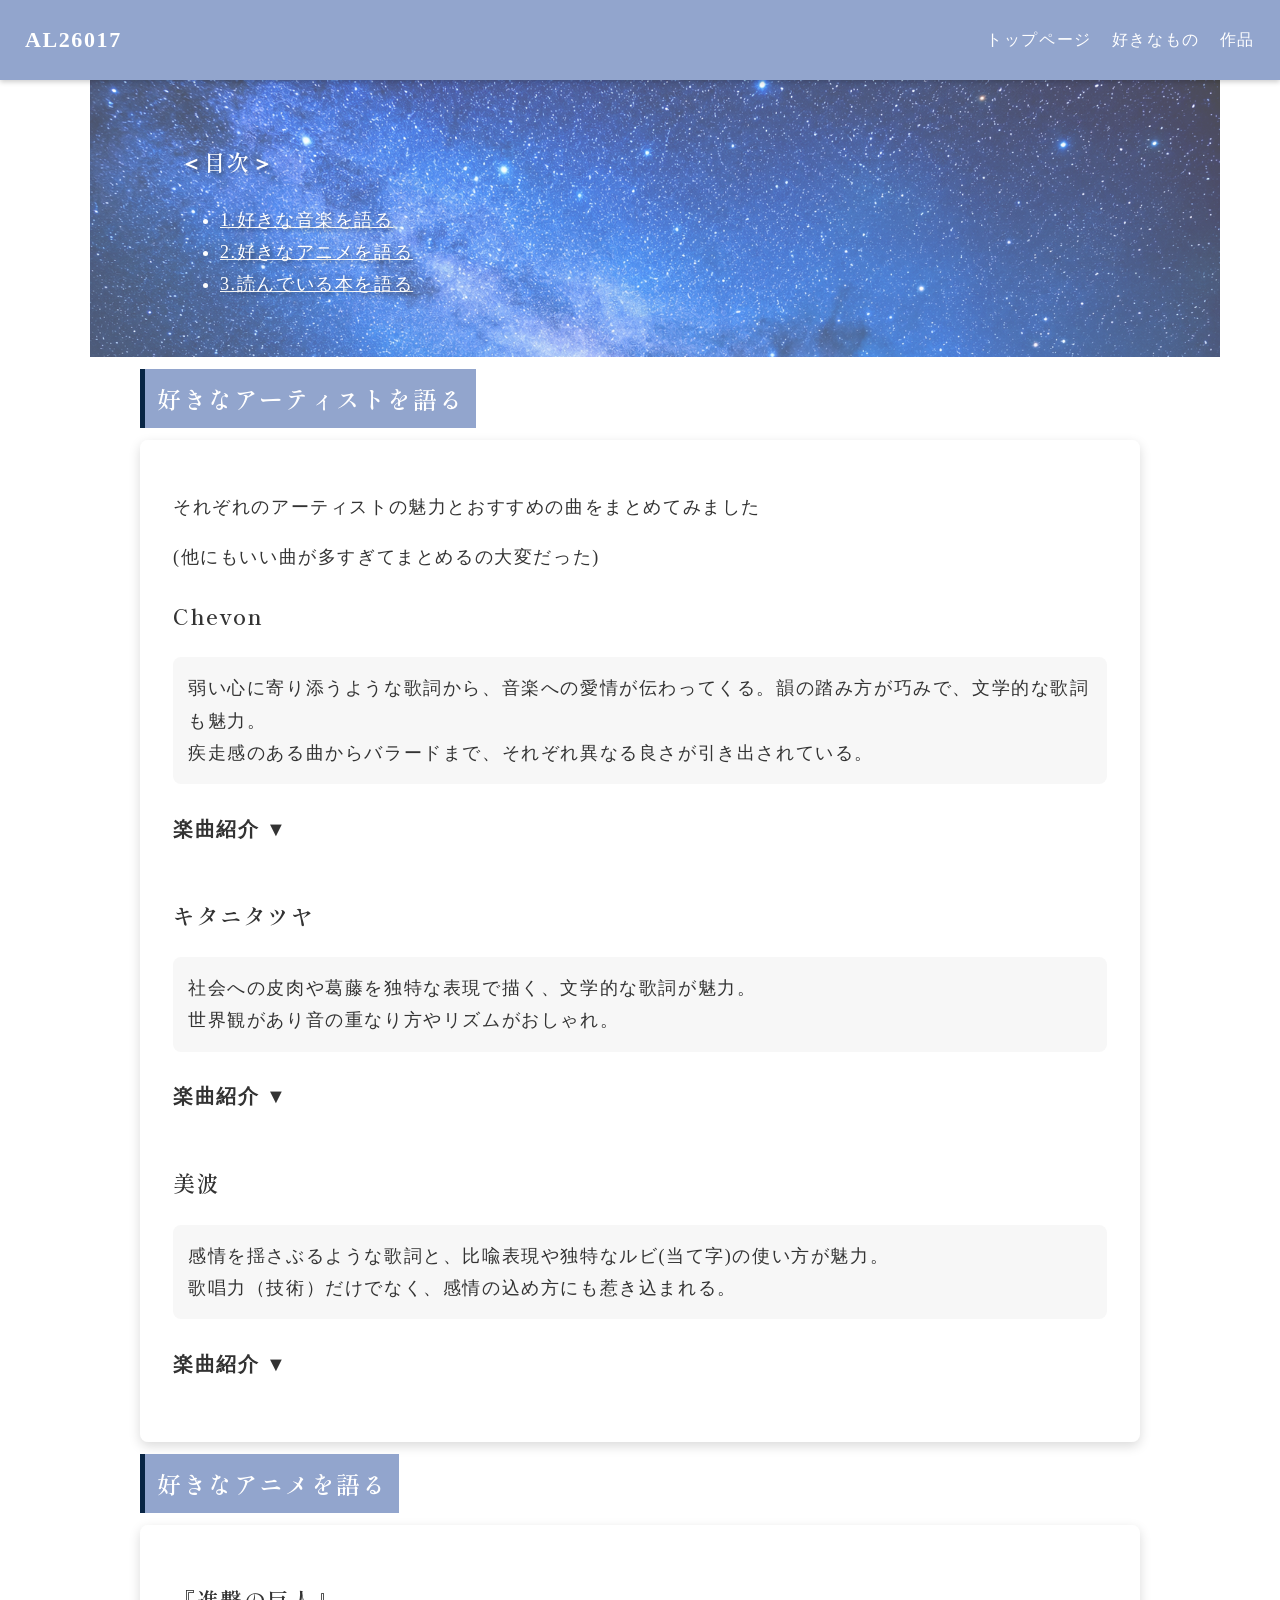
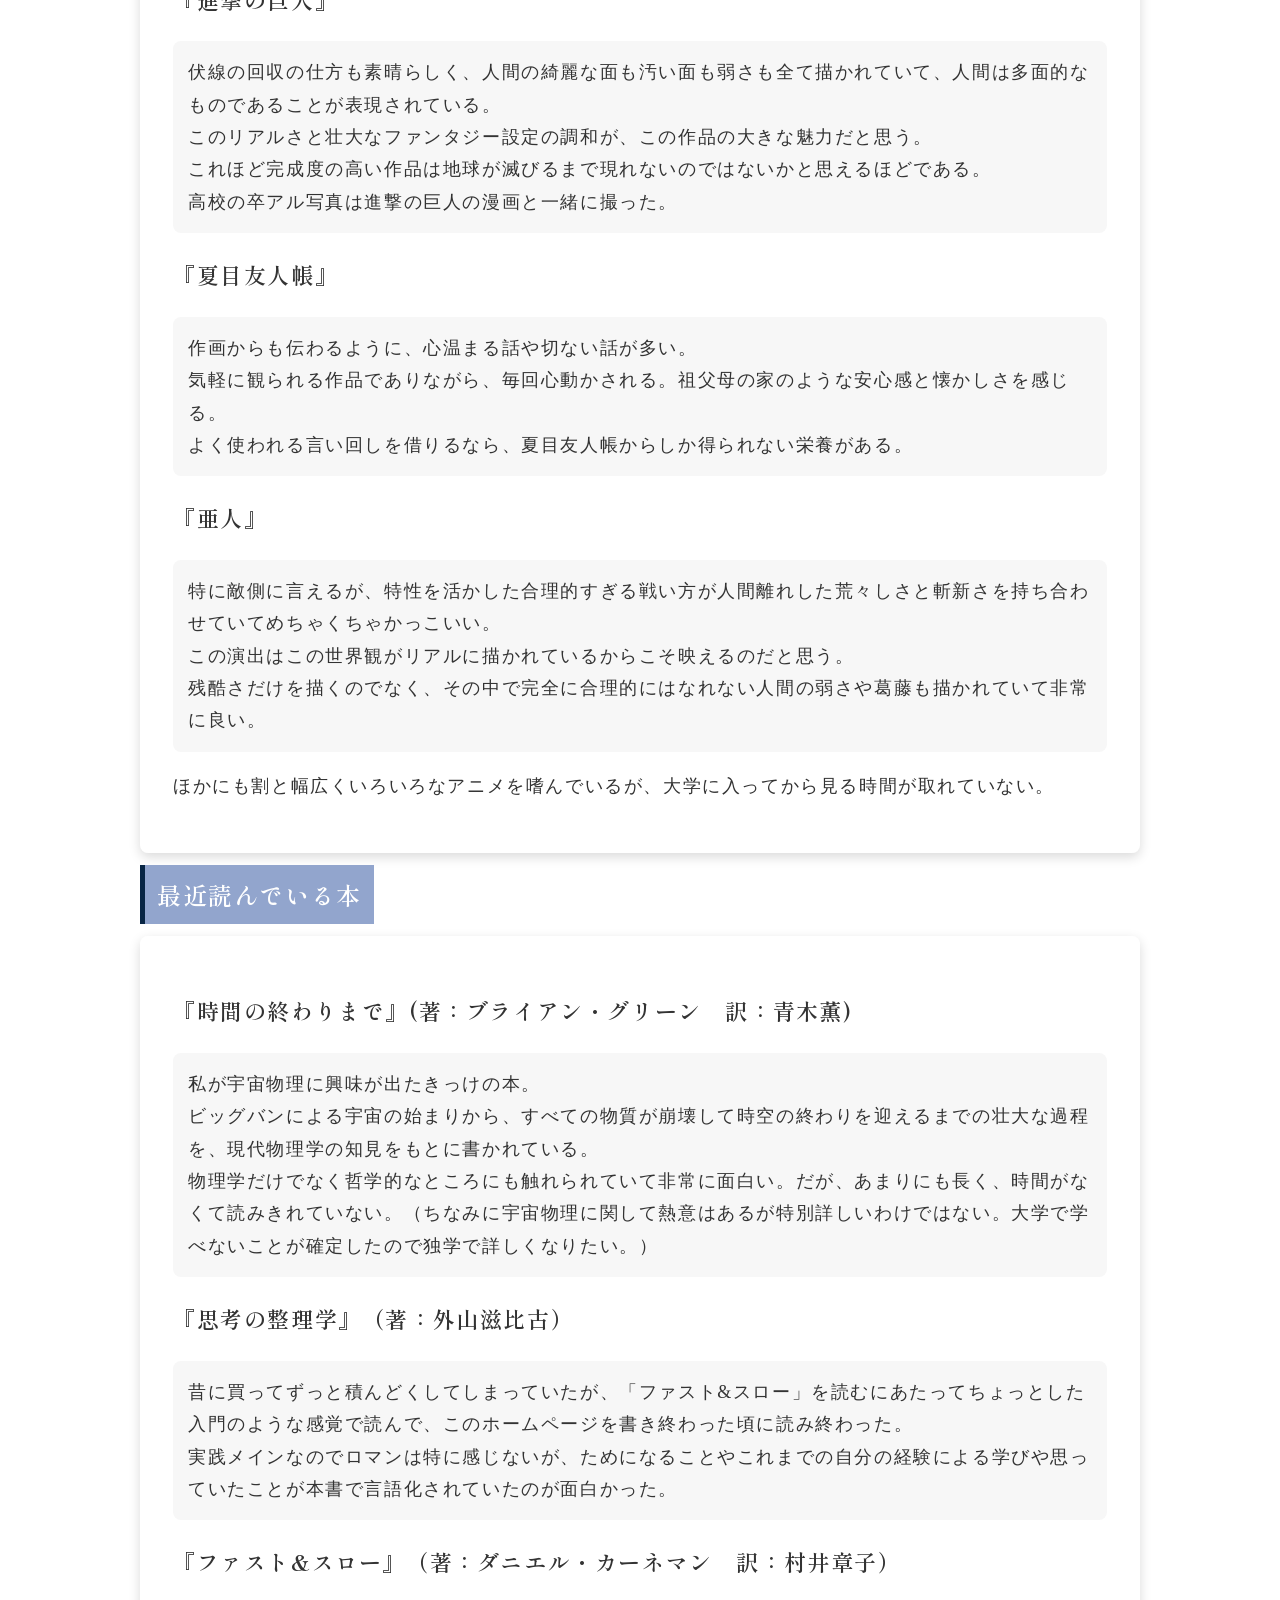
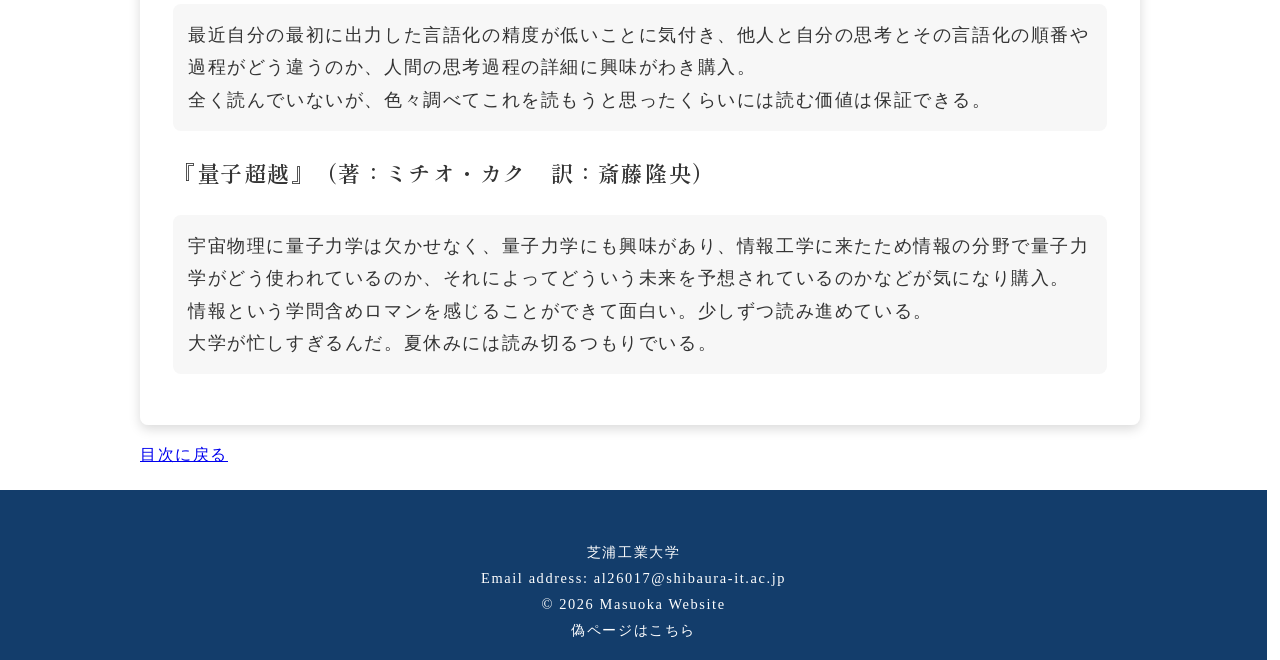
==== commit 6389d6b9: "change link" ====
--- a/like.html
+++ b/like.html
@@ -201,7 +201,7 @@
   芝浦工業大学<br>
   Email address: al26017@shibaura-it.ac.jp<br>
   © 2026 Masuoka Website
-  <br><span class="site-footer"><a href="home.html">偽ページはこちら</a></span>
+  <br><span class="site-footer"><a href="https://sites.google.com/shibaura-it.ac.jp/AL26017?authuser=0&pli=1">偽ページはこちら</a></span>
 </footer>
 
 </body>
--- a/style.css
+++ b/style.css
@@ -120,13 +120,16 @@
 
 /*フォント*/
 body {
-  font-family: "Noto Serif JP", serif;
+  font-family: "Times New Roman", "Yu Mincho", serif;
+  letter-spacing: 0.1em;
   line-height: 1.8;
   color: #333;
   font-weight: 400;
   margin: 0 auto;     /* 左右を自動で中央寄せ */
   padding: 0 20px;    /* スマホ用の左右余白 */
 }
+
+
 p,li {
   font-size: 18px; /* 好きな大きさに変更 */
 }
@@ -380,10 +383,18 @@
 
 
 .card {
-  padding: 20px;
-  box-shadow: 0 4px 12px rgba(0,0,0,0.15);
-  margin: 20px auto;
-  
+              
+  border-radius: 12px;       /* 角を丸く */
+  overflow: hidden;          /* はみ出しを切る（画像の角も丸く） */
+  box-shadow: 0 4px 12px rgba(0, 0, 0, 0.15); /* 影でカード感 */
+  background: #fff;          /* 背景色 */
+  margin: 16px auto;         /* 上下余白＋中央寄せ */
+  background-color: rgba(255, 255, 255, 0.1);
+  border: 1px solid rgba(255, 255, 255, 0.3); /* 枠線を少し透過させると馴染みます */
+/* 上下左右に24px、または32pxほどのゆったりした余白を作る */
+  padding: 32px;
+/* ついでに角を少し丸めるとモダンになります */
+  border-radius: 8px;
   
 }
 
@@ -425,7 +436,17 @@
     padding: 10px 20px;
     width: 100%;
   }
- 
+  .card {
+/* カードっぽさを無くす(枠線と背景を透明にする) */
+background: transparent;
+border: none;
+box-shadow: none; /* もし影をつけていたらこれも消す */
+/* 左右のPaddingを0にして、画面いっぱいに文字が広がるようにする */
+/* 上下だけは少し余白(8の倍数!)を残しておくと綺麗です */
+padding: 16px 0;
+/* 角丸もリセット */
+border-radius: 0;
+}
   .menu-btn {
     display: block;
     font-size: 28px;
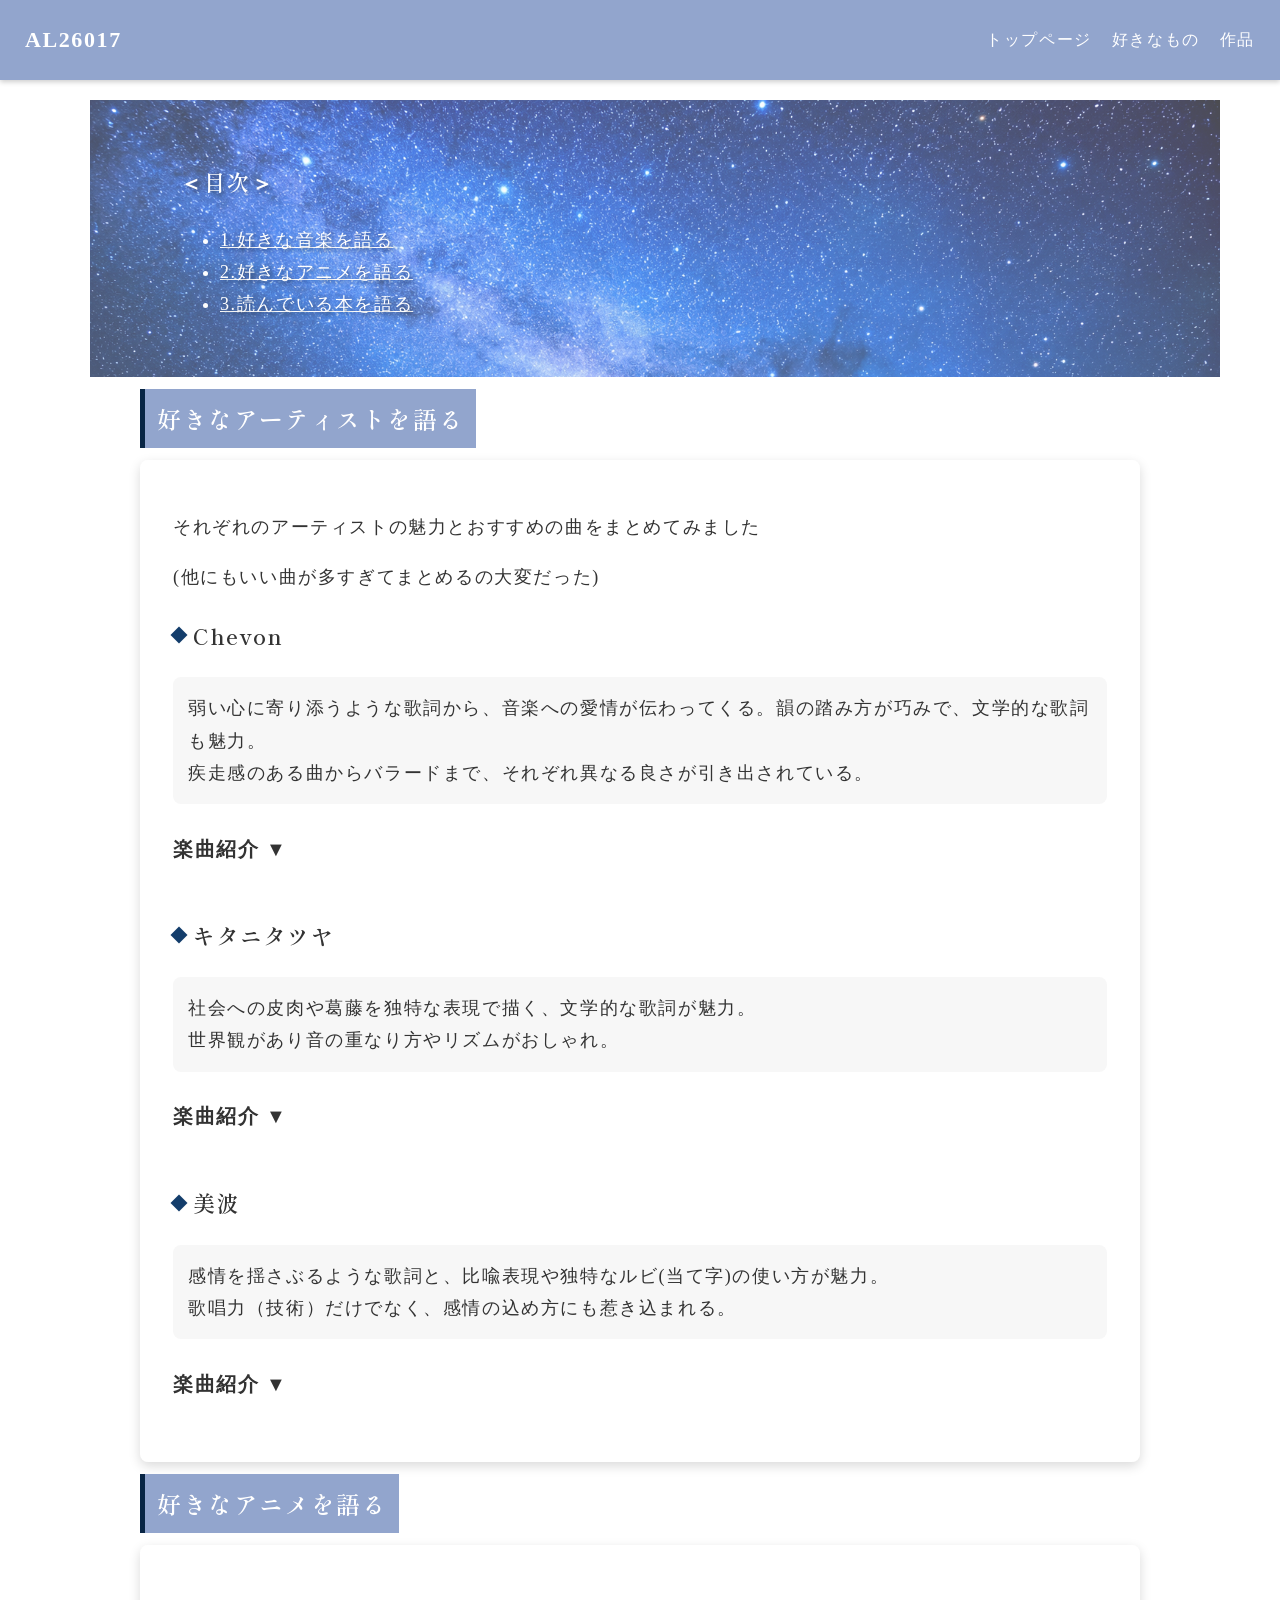
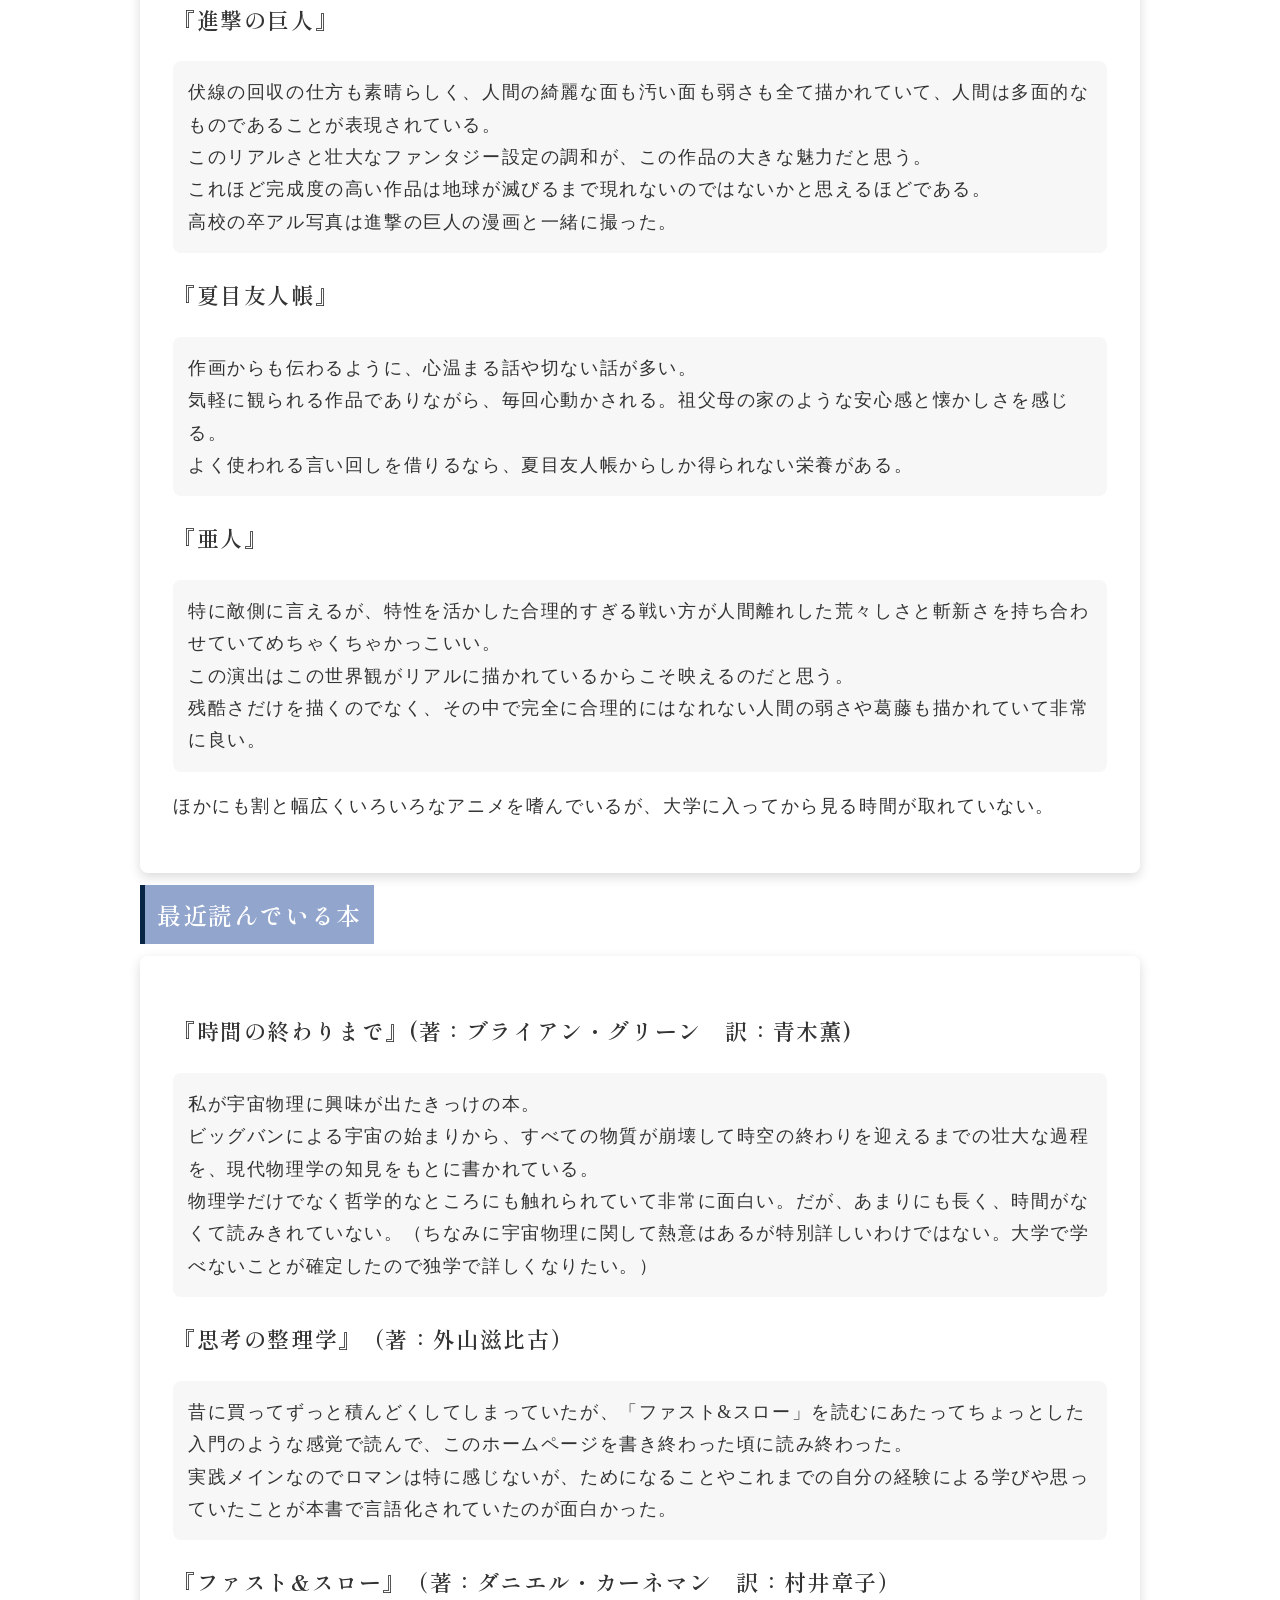
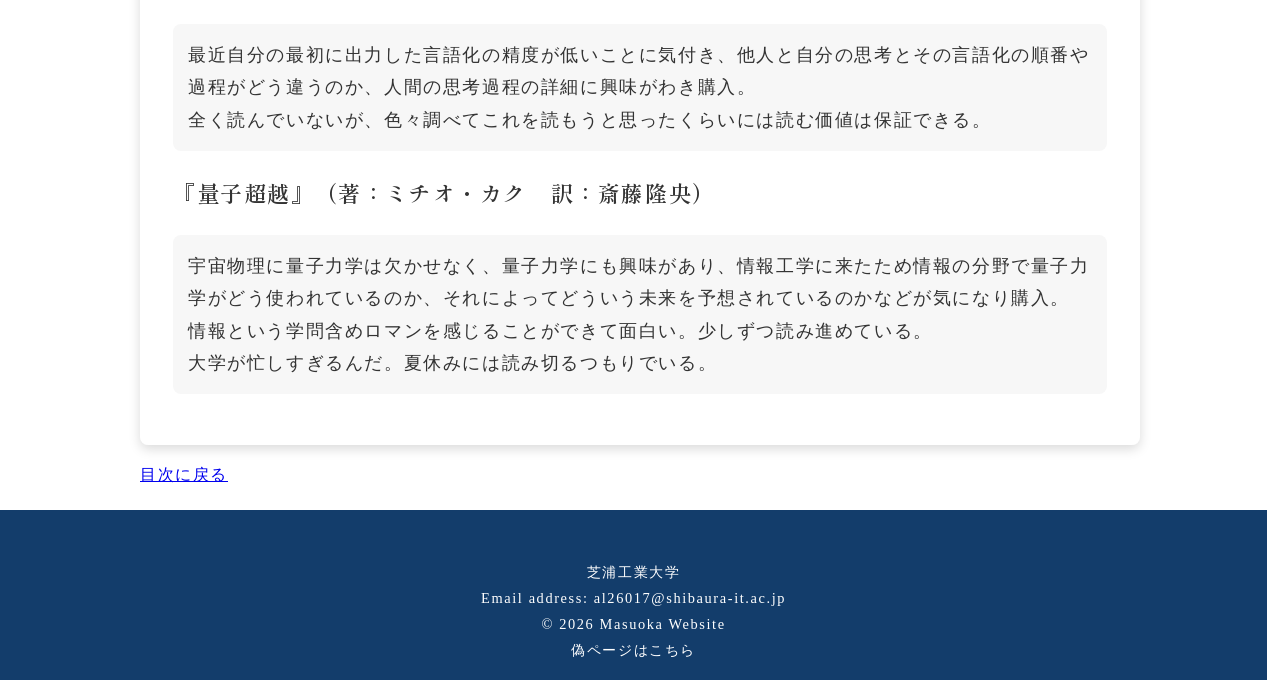
==== commit 928bef75: "change deza" ====
--- a/like.html
+++ b/like.html
@@ -47,7 +47,7 @@
 <p>(他にもいい曲が多すぎてまとめるの大変だった)</p>
 
 
-<h3>Chevon</h3>
+<h3 class="diamond">Chevon</h3>
 
 <p class="explain">弱い心に寄り添うような歌詞から、音楽への愛情が伝わってくる。韻の踏み方が巧みで、文学的な歌詞も魅力。<br>
   疾走感のある曲からバラードまで、それぞれ異なる良さが引き出されている。</p>
@@ -77,7 +77,7 @@
 
 
 
-<h3>キタニタツヤ</h3>
+<h3 class="diamond">キタニタツヤ</h3>
 
 <p class="explain">社会への皮肉や葛藤を独特な表現で描く、文学的な歌詞が魅力。<br>
   世界観があり音の重なり方やリズムがおしゃれ。</p>
@@ -106,7 +106,7 @@
 
 
 
-<h3>美波</h3>
+<h3 class="diamond">美波</h3>
 
 <p class="explain">感情を揺さぶるような歌詞と、比喩表現や独特なルビ(当て字)の使い方が魅力。<br>
   歌唱力（技術）だけでなく、感情の込め方にも惹き込まれる。</p>
--- a/style.css
+++ b/style.css
@@ -100,6 +100,24 @@
   to   { background-position: 0 -2000px; }
 
 }
+/*見出しデザイン*/
+.diamond {
+  position: relative;
+  padding: 0 0 0 20px;
+  display: flex;
+  align-items: center;
+}
+.diamond::after {
+  position: absolute;
+  content: '';
+  left: 0;
+  width: 12px;
+  height: 12px;
+  background-color: #133d6b;/*四角を作って*/
+  transform: rotate(45deg);/*45度回転*/
+}
+
+/*テキスト位置戻す*/
 
 
 /*動画飛ぶリンクをボタンに*/
@@ -126,7 +144,7 @@
   color: #333;
   font-weight: 400;
   margin: 0 auto;     /* 左右を自動で中央寄せ */
-  padding: 0 20px;    /* スマホ用の左右余白 */
+  padding: 20px 20px;    /* スマホ用の左右余白 */
 }
 
 
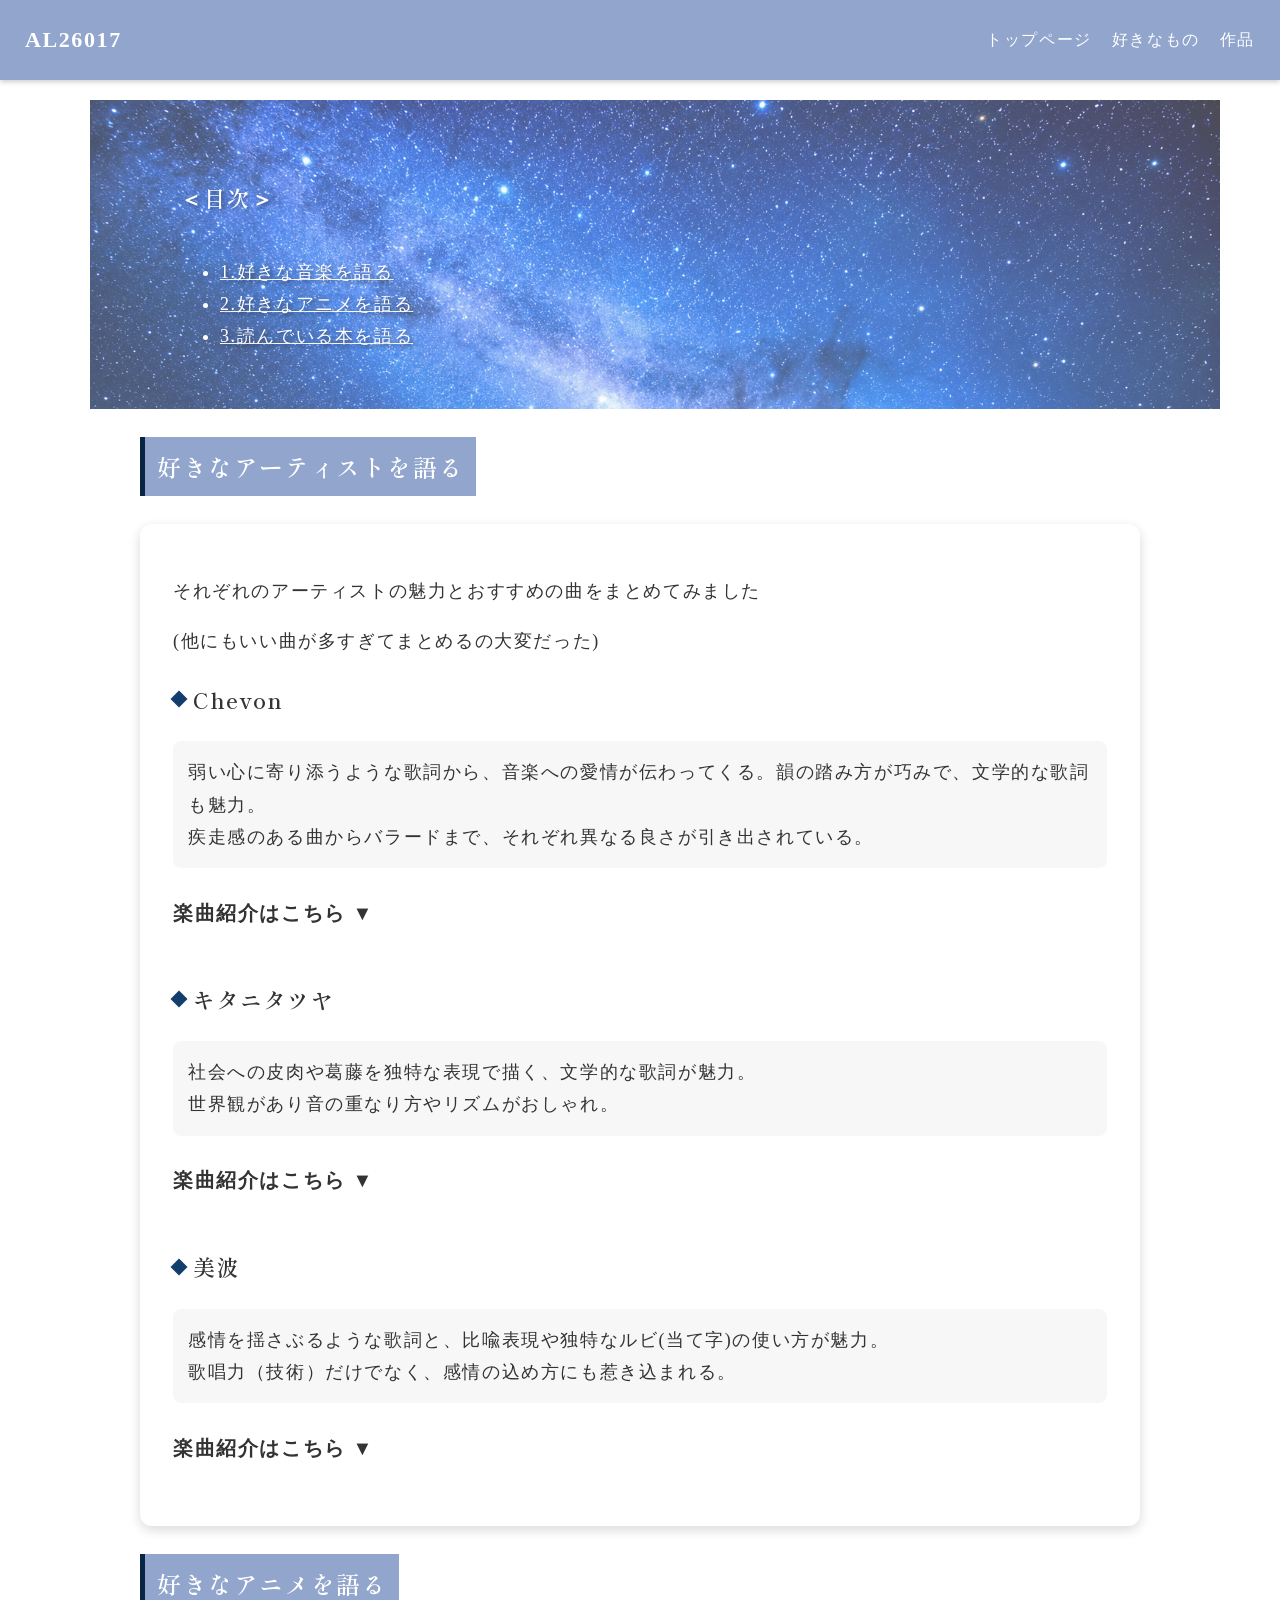
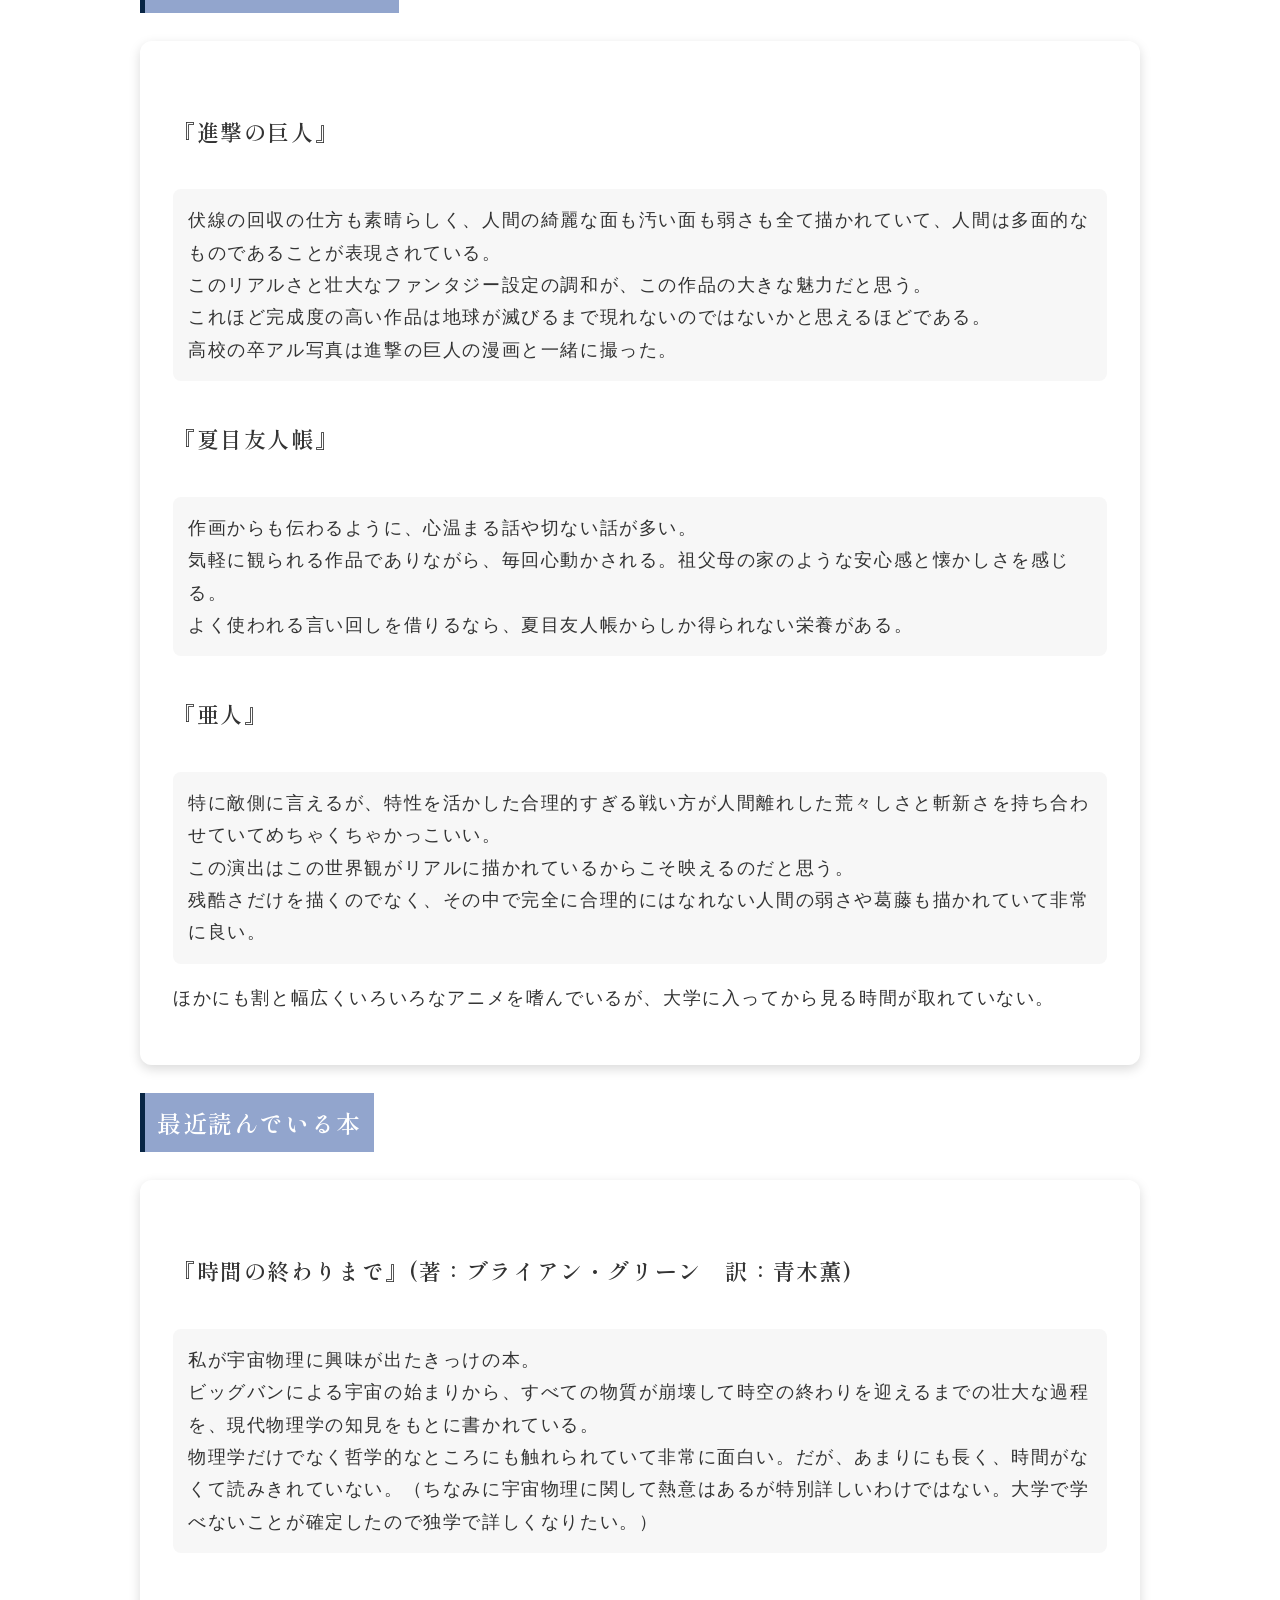
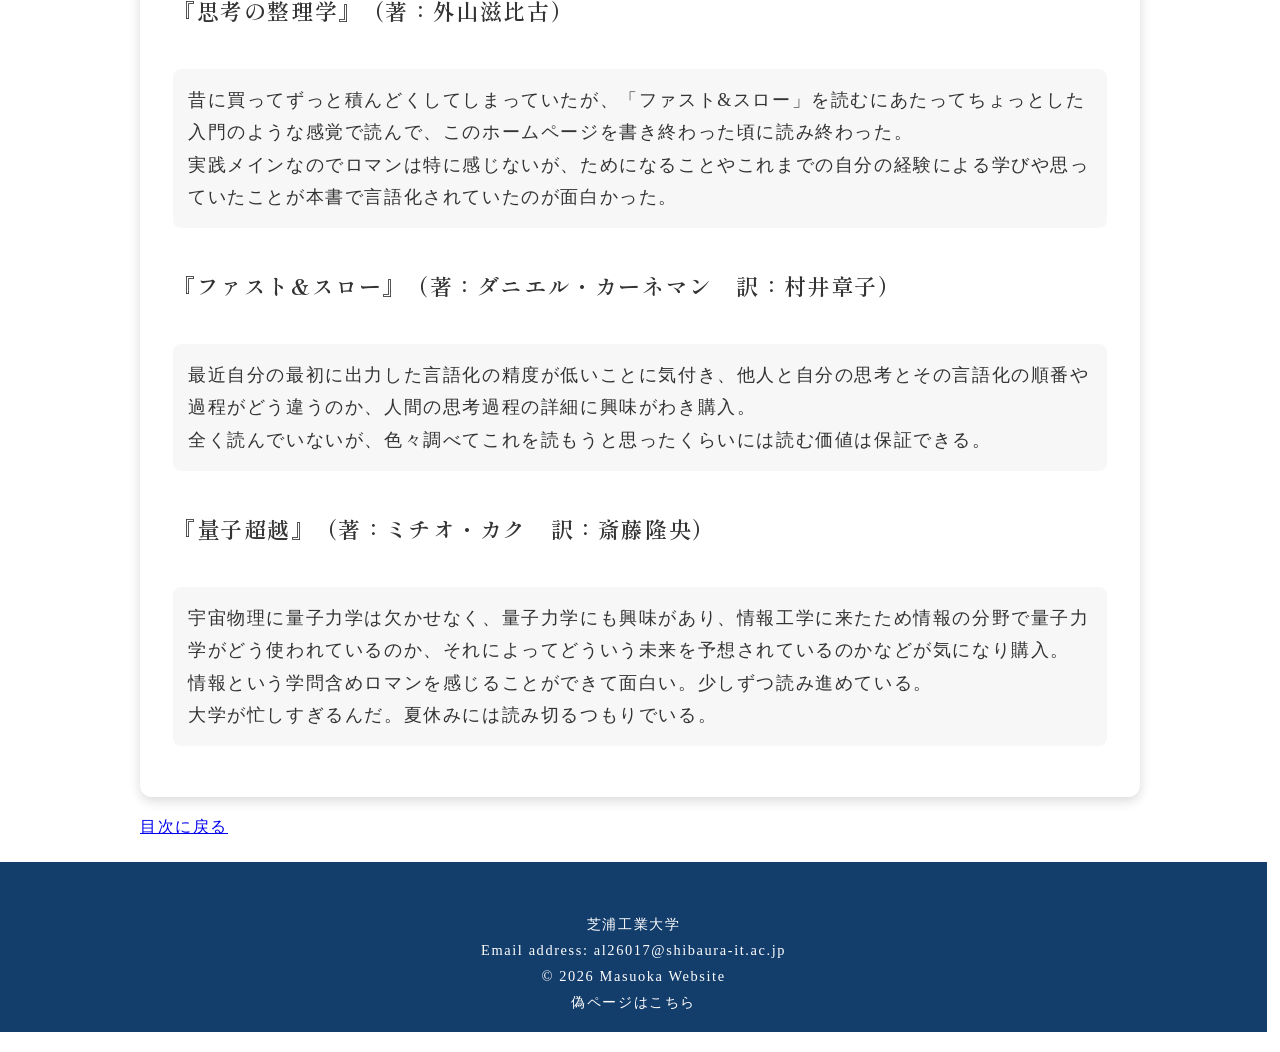
==== commit 5724d071: "change" ====
--- a/like.html
+++ b/like.html
@@ -52,7 +52,7 @@
 <p class="explain">弱い心に寄り添うような歌詞から、音楽への愛情が伝わってくる。韻の踏み方が巧みで、文学的な歌詞も魅力。<br>
   疾走感のある曲からバラードまで、それぞれ異なる良さが引き出されている。</p>
 <details class="song-box">
-  <summary><h4>楽曲紹介 ▼</h4></summary>
+  <summary><h4>楽曲紹介はこちら ▼</h4></summary>
 <div class="content">
 <h4>『スピンアウト』</h4>
 <a class="blue-btn" href="https://www.youtube.com/watch?v=eL5f3S8WEOI&list=RDeL5f3S8WEOI&start_radio=1" target="_blank">
@@ -82,7 +82,7 @@
 <p class="explain">社会への皮肉や葛藤を独特な表現で描く、文学的な歌詞が魅力。<br>
   世界観があり音の重なり方やリズムがおしゃれ。</p>
 <details class="song-box">
-  <summary><h4>楽曲紹介 ▼</h4></summary>
+  <summary><h4>楽曲紹介はこちら ▼</h4></summary>
   <div class="content">
 <h4>『moonthief』</h4>
 <a class="blue-btn" href="https://www.youtube.com/watch?v=ReI0eJvTQf8&list=RDReI0eJvTQf8&start_radio=1" target="_blank">
@@ -111,7 +111,7 @@
 <p class="explain">感情を揺さぶるような歌詞と、比喩表現や独特なルビ(当て字)の使い方が魅力。<br>
   歌唱力（技術）だけでなく、感情の込め方にも惹き込まれる。</p>
 <details class="song-box">
-  <summary><h4>楽曲紹介 ▼</h4></summary>
+  <summary><h4>楽曲紹介はこちら ▼</h4></summary>
   <div class="content">
 <h3>『ライラック』</h3>
 <a class="blue-btn" href="https://www.youtube.com/watch?v=GQ3V50XoLOM&list=RDGQ3V50XoLOM&start_radio=1" target="_blank">
--- a/style.css
+++ b/style.css
@@ -90,8 +90,8 @@
   inset: 0; /* top:0; left:0; width:100%; height:100%; の短縮 */
   background: url('81844.jpg');
   background-size: cover;
-  opacity: 0.7;  /* ← 背景だけ薄くなる */
-  z-index: -1;   /* ← 背景を後ろに押し下げる */
+  opacity: 0.7;  /*  背景だけ薄くなる */
+  z-index: -1;   /*  背景を後ろに押し下げる */
   animation: moveStars 200s linear infinite;
   margin-left: -50px;
 }
@@ -149,7 +149,7 @@
 
 
 p,li {
-  font-size: 18px; /* 好きな大きさに変更 */
+  font-size: 18px; 
 }
 
 
@@ -170,7 +170,7 @@
   
 }
 .mokuji a:hover {
-  opacity: 0.6; /* ← カーソルを合わせたら薄くなる */
+  opacity: 0.6; /* カーソルを合わせたら薄くなる */
 }
 
 /*楽曲紹介の文字*/
@@ -192,6 +192,7 @@
 /*スクロールの位置調整*/
 h2, h3 {
   scroll-margin-top: 110px;
+  padding: 16px 0;
 }
 
 
@@ -378,28 +379,6 @@
   min-height: calc(100vh -100px - 100px); /* フッターの高さ分を引く */
 }
 
-
-
-/*フッター*/
-.footer-band {
-
-  background: #133d6b;   /* 帯の背景色 */
-  color: white;           /* 文字色 */
-  text-align: center;    /* 中央寄せ */
-  padding: 20px 0;       /* 上下の余白 */
-  font-size: 0.9em;      /* 少し小さめの文字 */
-  margin-top: 40px; 
-  margin: 0;
-  left: 0;
-  position: static;
-  max-height: 70px;
-  width: 99vw; /* ← スマホでも画面幅ぴったり */
-  margin-left: calc(50% - 50vw); /* ← Google Sites の中央寄せ補正 */
-  position: static;
-  padding: 50px 0;
-}
-
-
 .card {
               
   border-radius: 12px;       /* 角を丸く */
@@ -411,10 +390,29 @@
   border: 1px solid rgba(255, 255, 255, 0.3); /* 枠線を少し透過させると馴染みます */
 /* 上下左右に24px、または32pxほどのゆったりした余白を作る */
   padding: 32px;
-/* ついでに角を少し丸めるとモダンになります */
-  border-radius: 8px;
   
 }
+
+/*フッター*/
+.footer-band {
+
+  background: #133d6b;   /* 帯の背景色 */
+  color: white;           /* 文字色 */
+  text-align: center;    /* 中央寄せ */
+  padding: 24px 0;       /* 上下の余白 */
+  font-size: 0.9em;      /* 少し小さめの文字 */
+  margin-top: 40px; 
+  margin: 0;
+  left: 0;
+  position: static;
+  max-height: 70px;
+  width: 99vw; /* ← スマホでも画面幅ぴったり */
+  margin-left: calc(50% - 50vw); /* ← Google Sites の中央寄せ補正 */
+  padding: 50px 0;
+}
+
+
+
 
 
 /*スマホ用*/
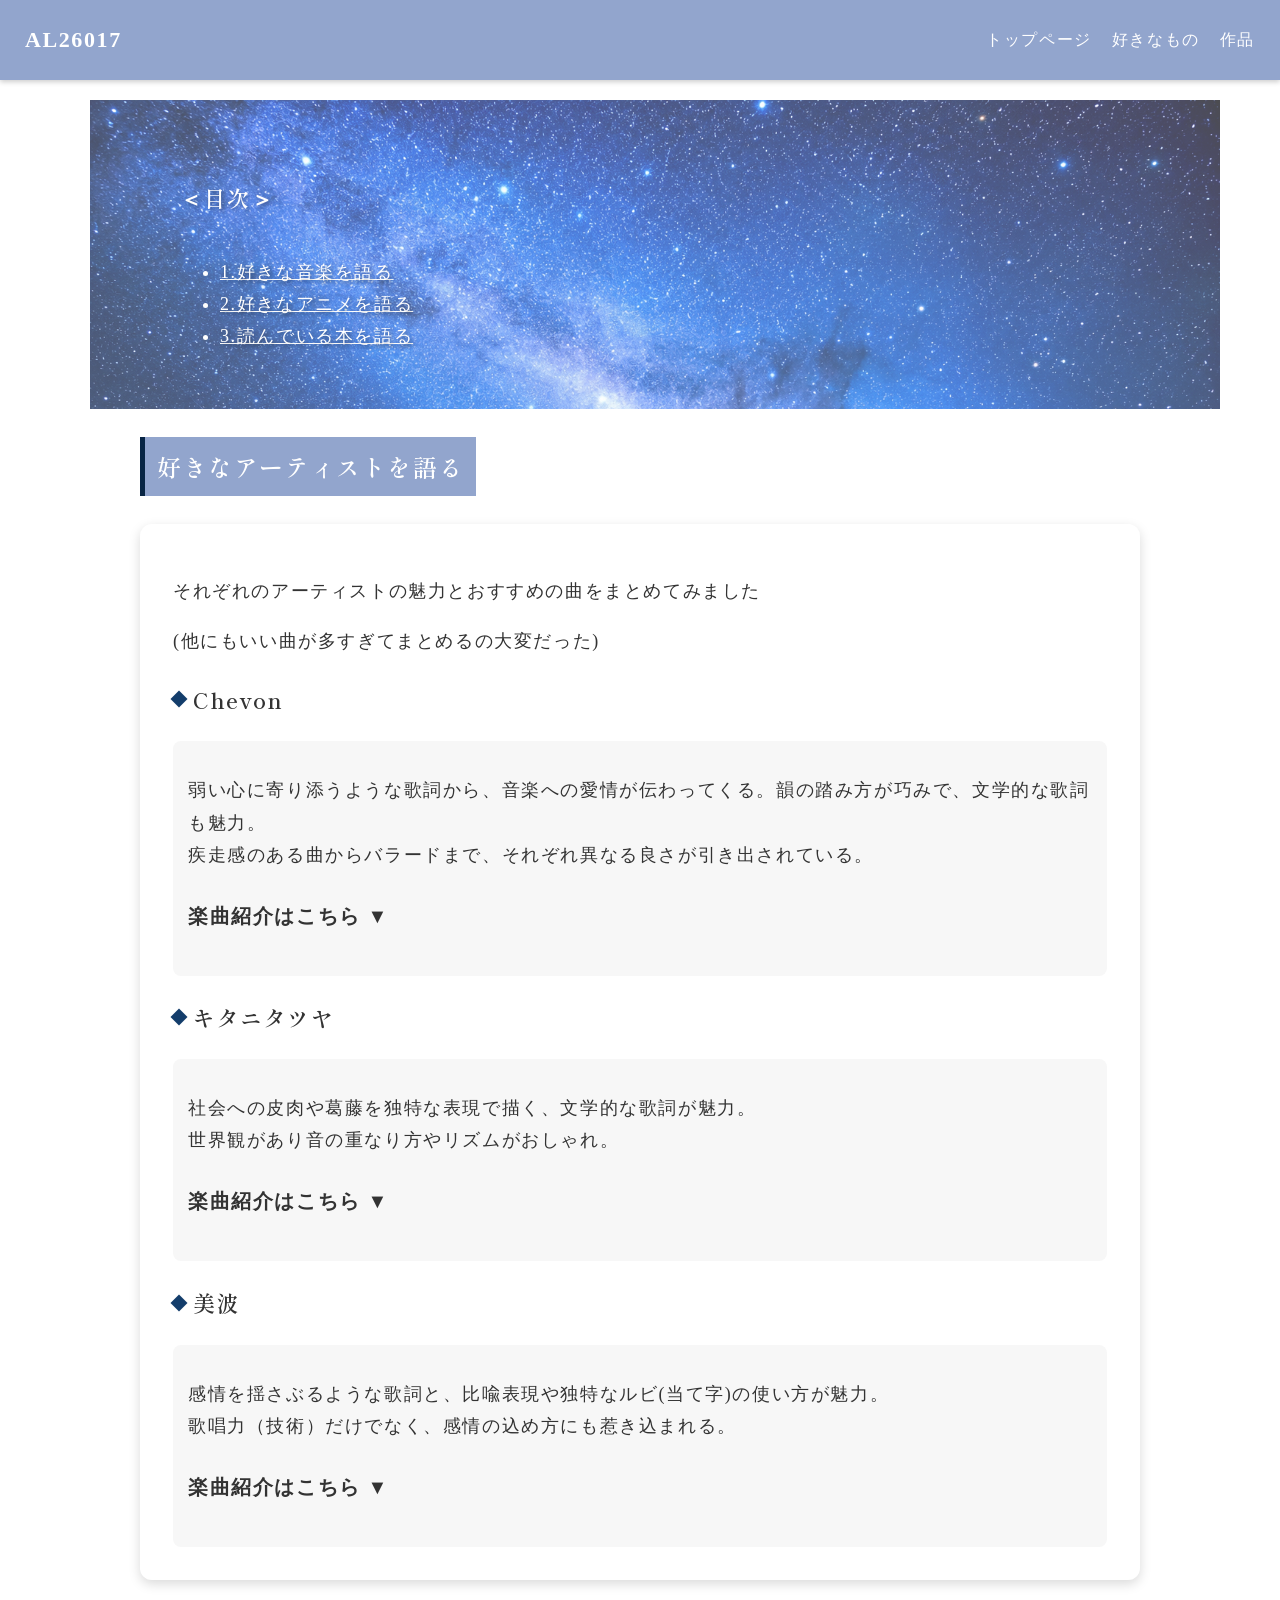
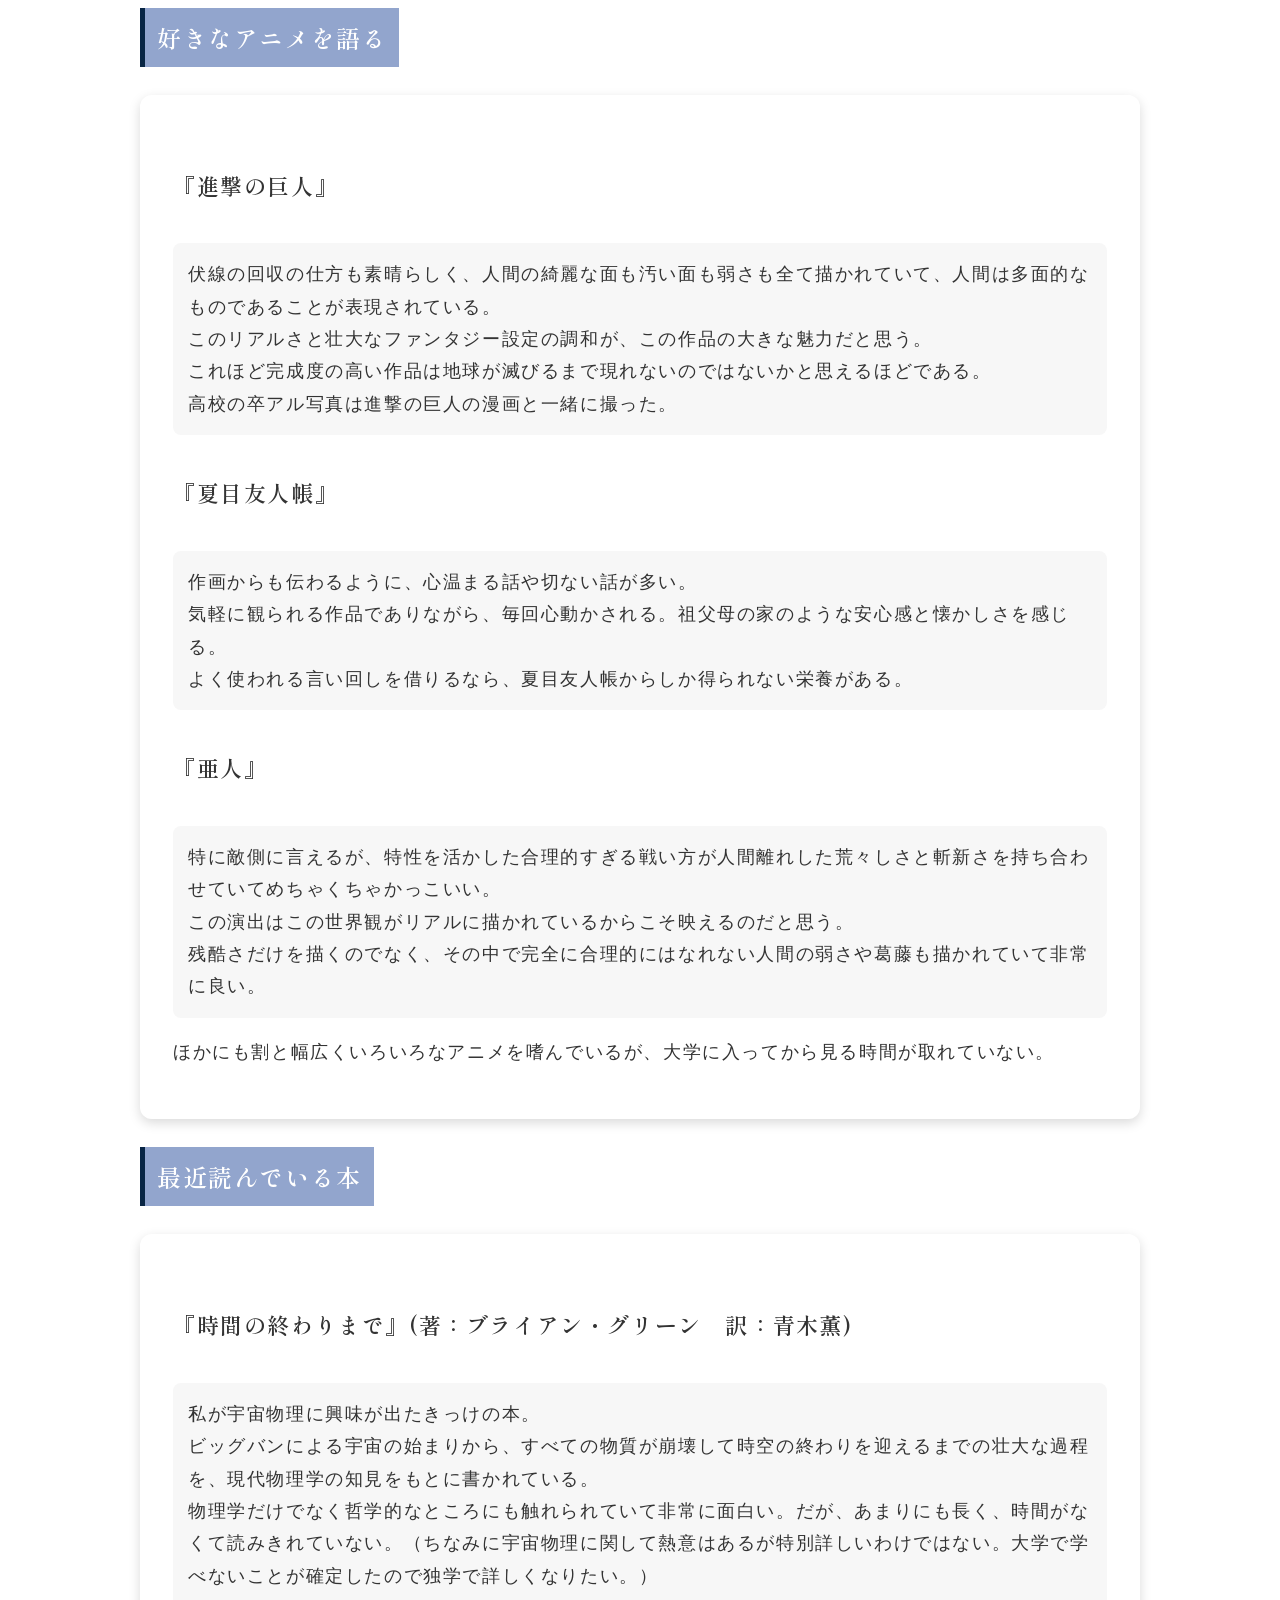
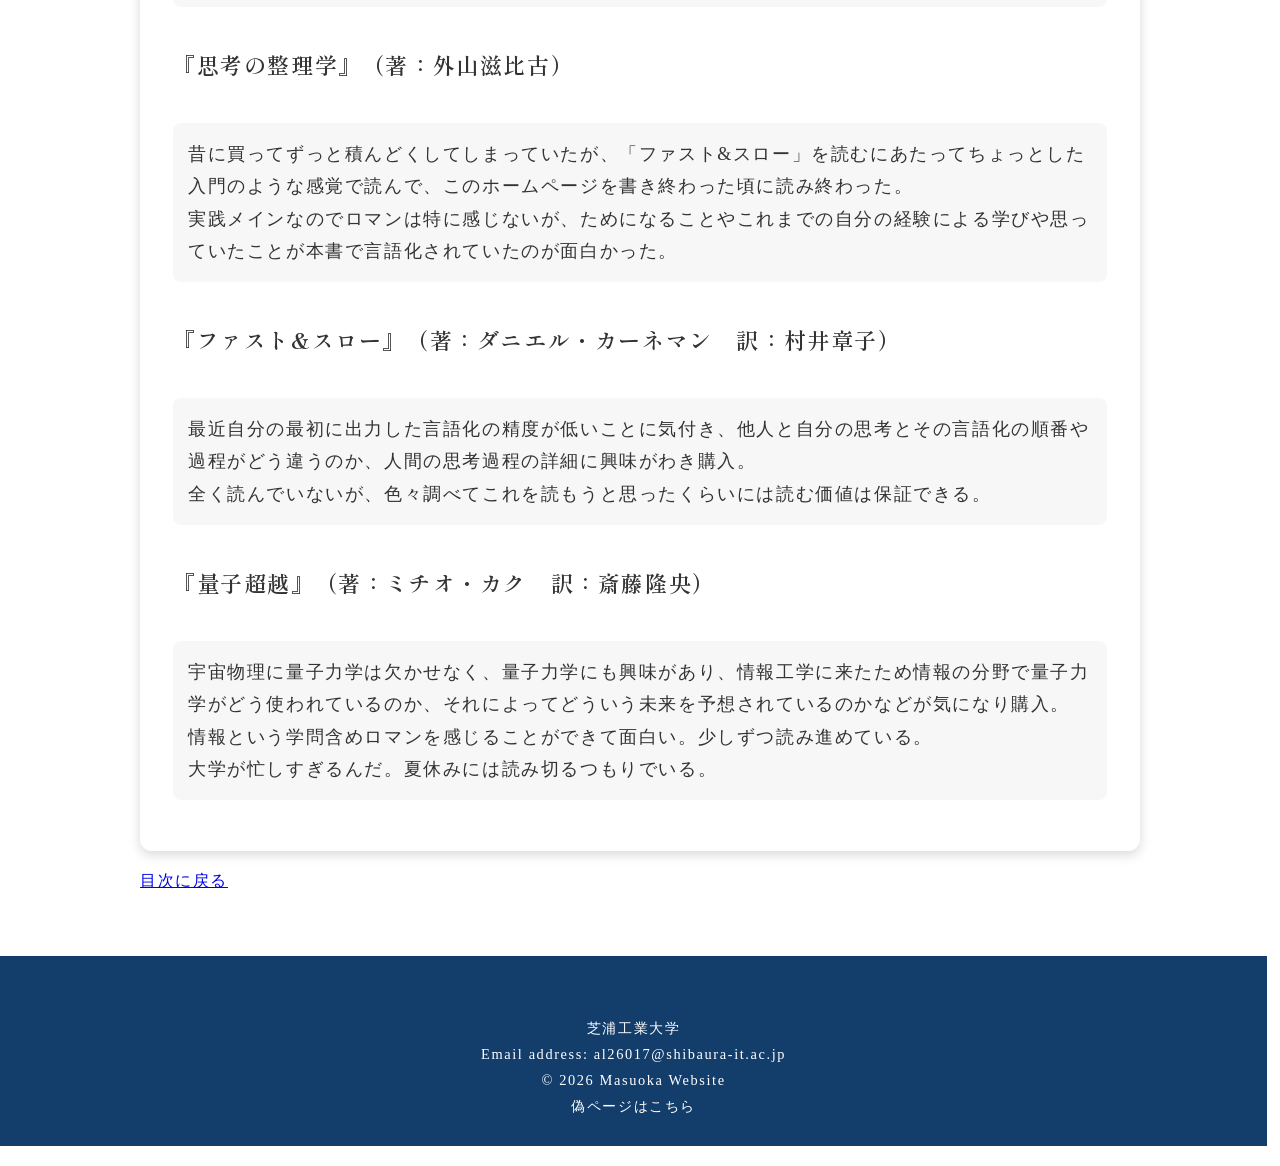
==== commit 6ca80e5c: "change" ====
--- a/like.html
+++ b/like.html
@@ -9,8 +9,7 @@
          <link rel="stylesheet" href="style.css">
          <link href="https://fonts.googleapis.com/css2?family=Noto+Serif+JP:wght@300;400;600&display=swap" rel="stylesheet">
         <link href="https://fonts.googleapis.com/css2?family=Shippori+Mincho:wght@400;600;700&display=swap" rel="stylesheet">
-
-
+        <link rel="icon" href="favicon.ico">
 
     </head>
     <body>
@@ -48,8 +47,8 @@
 
 
 <h3 class="diamond">Chevon</h3>
-
-<p class="explain">弱い心に寄り添うような歌詞から、音楽への愛情が伝わってくる。韻の踏み方が巧みで、文学的な歌詞も魅力。<br>
+<div class="explain">
+<p >弱い心に寄り添うような歌詞から、音楽への愛情が伝わってくる。韻の踏み方が巧みで、文学的な歌詞も魅力。<br>
   疾走感のある曲からバラードまで、それぞれ異なる良さが引き出されている。</p>
 <details class="song-box">
   <summary><h4>楽曲紹介はこちら ▼</h4></summary>
@@ -73,13 +72,14 @@
 </a>
 <p>とにかく歌詞がいい。受験生時代落ち込んでいた時によく聴いていた。</p>
 </div>
+</div>
 </details>
 
 
 
 <h3 class="diamond">キタニタツヤ</h3>
-
-<p class="explain">社会への皮肉や葛藤を独特な表現で描く、文学的な歌詞が魅力。<br>
+<div class="explain">
+<p>社会への皮肉や葛藤を独特な表現で描く、文学的な歌詞が魅力。<br>
   世界観があり音の重なり方やリズムがおしゃれ。</p>
 <details class="song-box">
   <summary><h4>楽曲紹介はこちら ▼</h4></summary>
@@ -102,13 +102,14 @@
 </a>
 <p>歌詞の言い回しが好き。この曲でキタニタツヤにはまった。</p>
 </div>
+</div>
 </details>
 
 
 
 <h3 class="diamond">美波</h3>
-
-<p class="explain">感情を揺さぶるような歌詞と、比喩表現や独特なルビ(当て字)の使い方が魅力。<br>
+<div class="explain">
+<p>感情を揺さぶるような歌詞と、比喩表現や独特なルビ(当て字)の使い方が魅力。<br>
   歌唱力（技術）だけでなく、感情の込め方にも惹き込まれる。</p>
 <details class="song-box">
   <summary><h4>楽曲紹介はこちら ▼</h4></summary>
@@ -130,6 +131,7 @@
 </a>
 <p>美波ならではの表現と、寂し気で優しい曲調が心に響く。</p>
 </div>
+</div>
 </details>
 </div>
 
--- a/style.css
+++ b/style.css
@@ -270,7 +270,7 @@
 }
 
 details[open] .content {
-  max-height: 700px;  /* 中身より少し大きければOK */
+  max-height: 800px;  /* 中身より少し大きく */
   opacity: 1;
   transform: translateY(0);  /* 元の位置に戻る */
 }
@@ -398,17 +398,15 @@
 
   background: #133d6b;   /* 帯の背景色 */
   color: white;           /* 文字色 */
-  text-align: center;    /* 中央寄せ */
-  padding: 24px 0;       /* 上下の余白 */
   font-size: 0.9em;      /* 少し小さめの文字 */
   margin-top: 40px; 
-  margin: 0;
   left: 0;
   position: static;
   max-height: 70px;
   width: 99vw; /* ← スマホでも画面幅ぴったり */
   margin-left: calc(50% - 50vw); /* ← Google Sites の中央寄せ補正 */
-  padding: 50px 0;
+  text-align: center;    /* 中央寄せ */
+  padding: 60px 0;
 }
 
 
